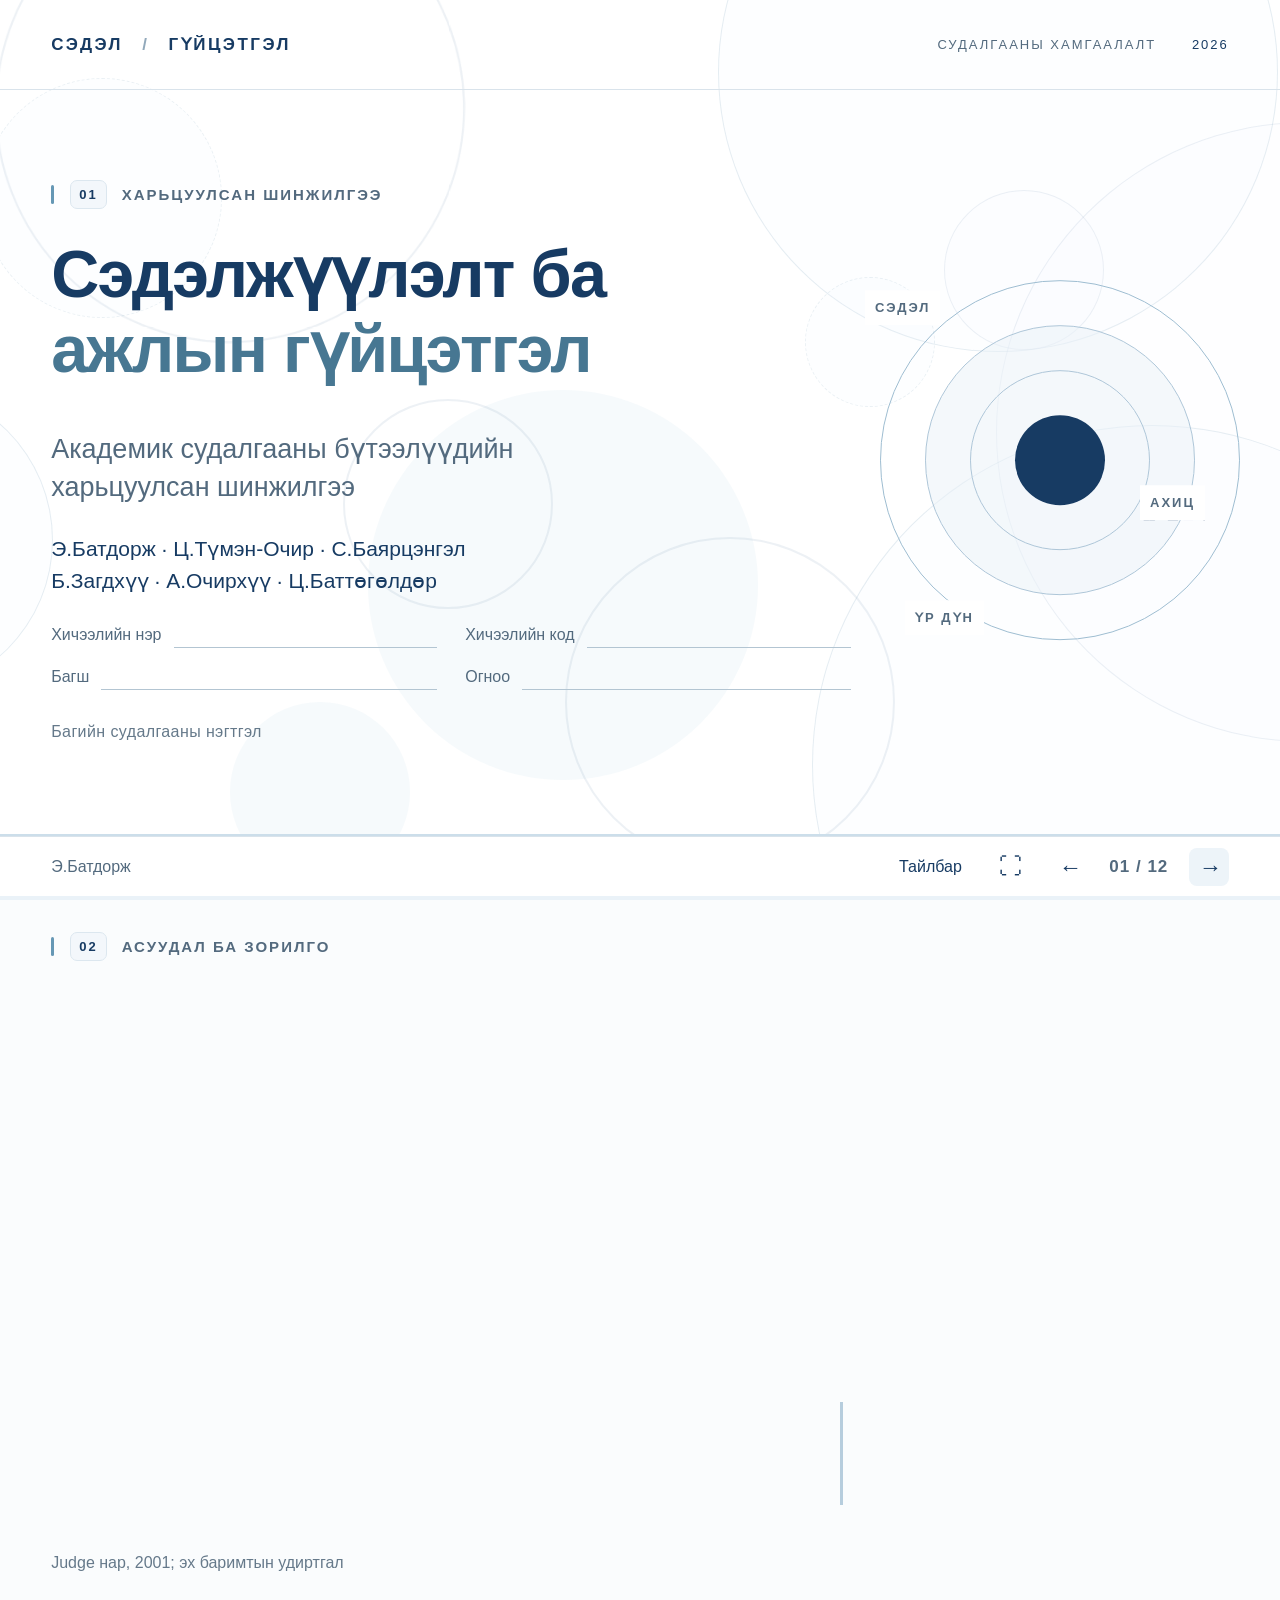
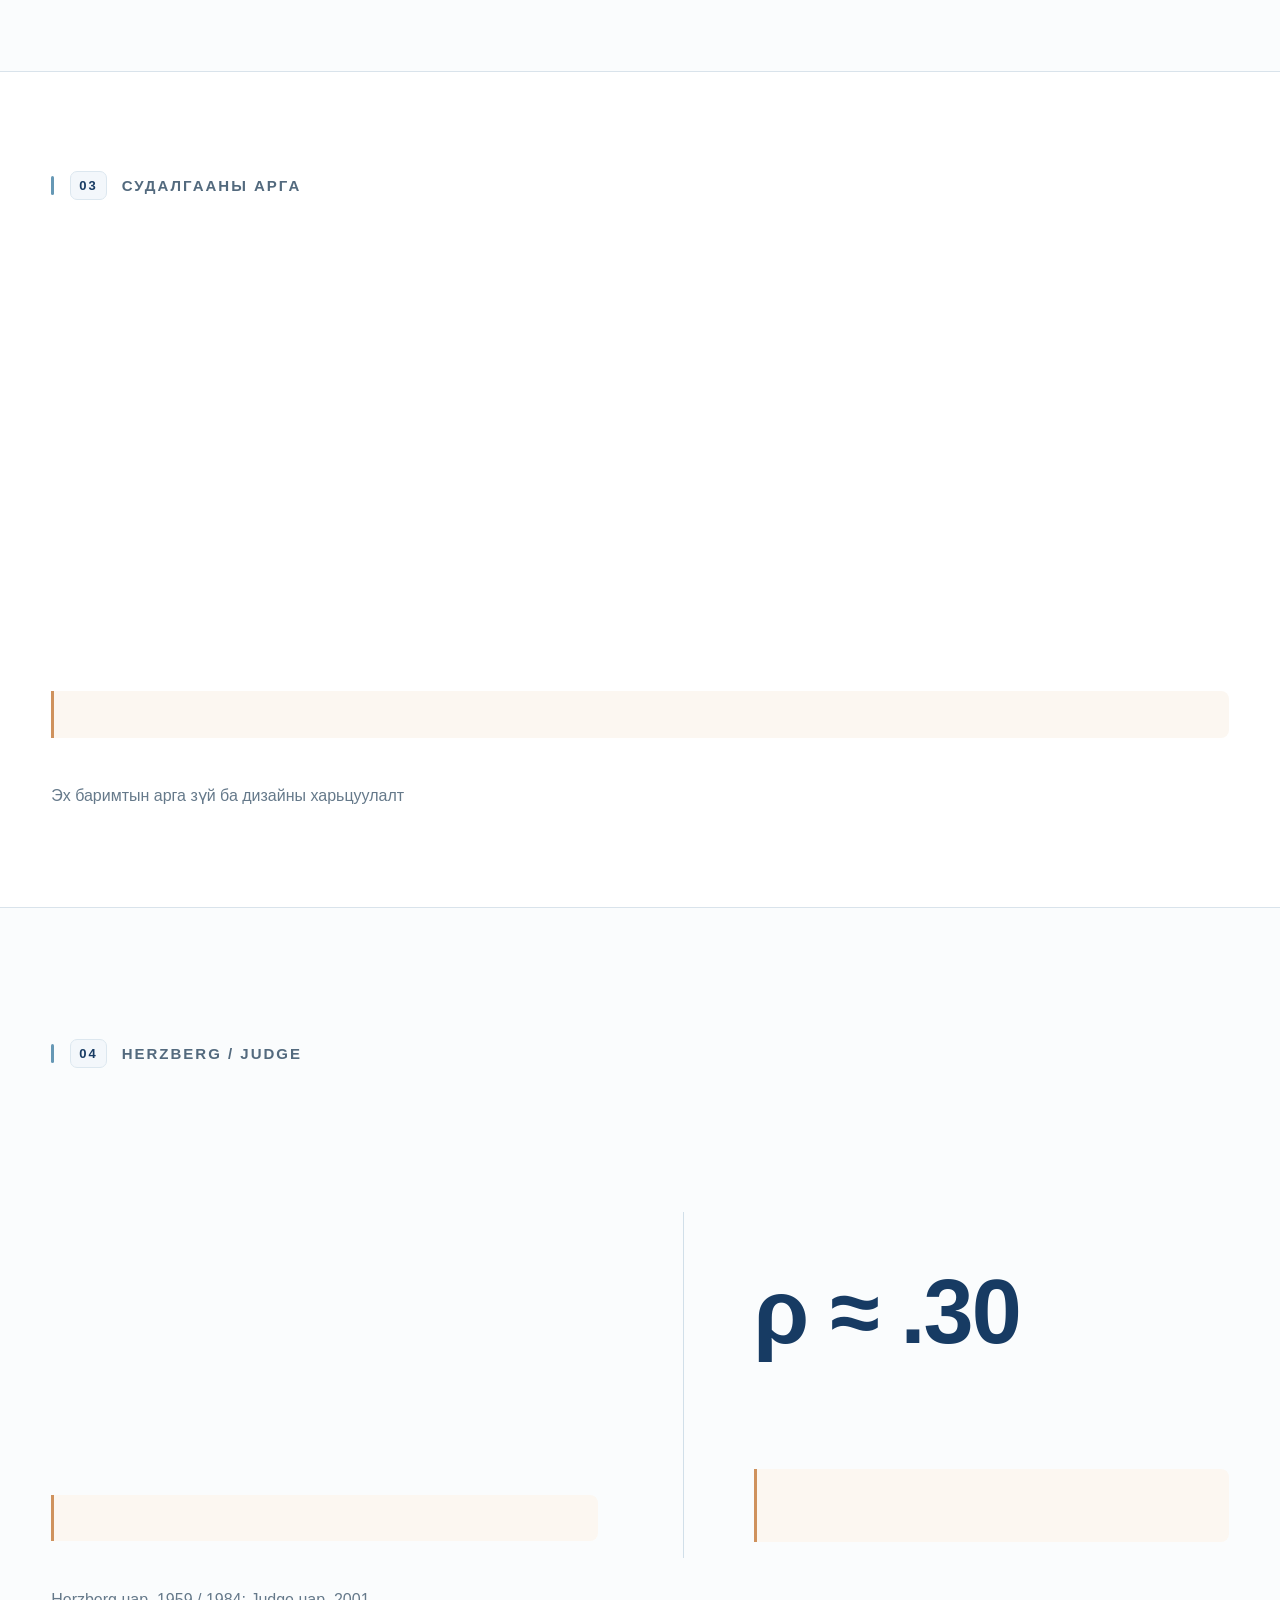
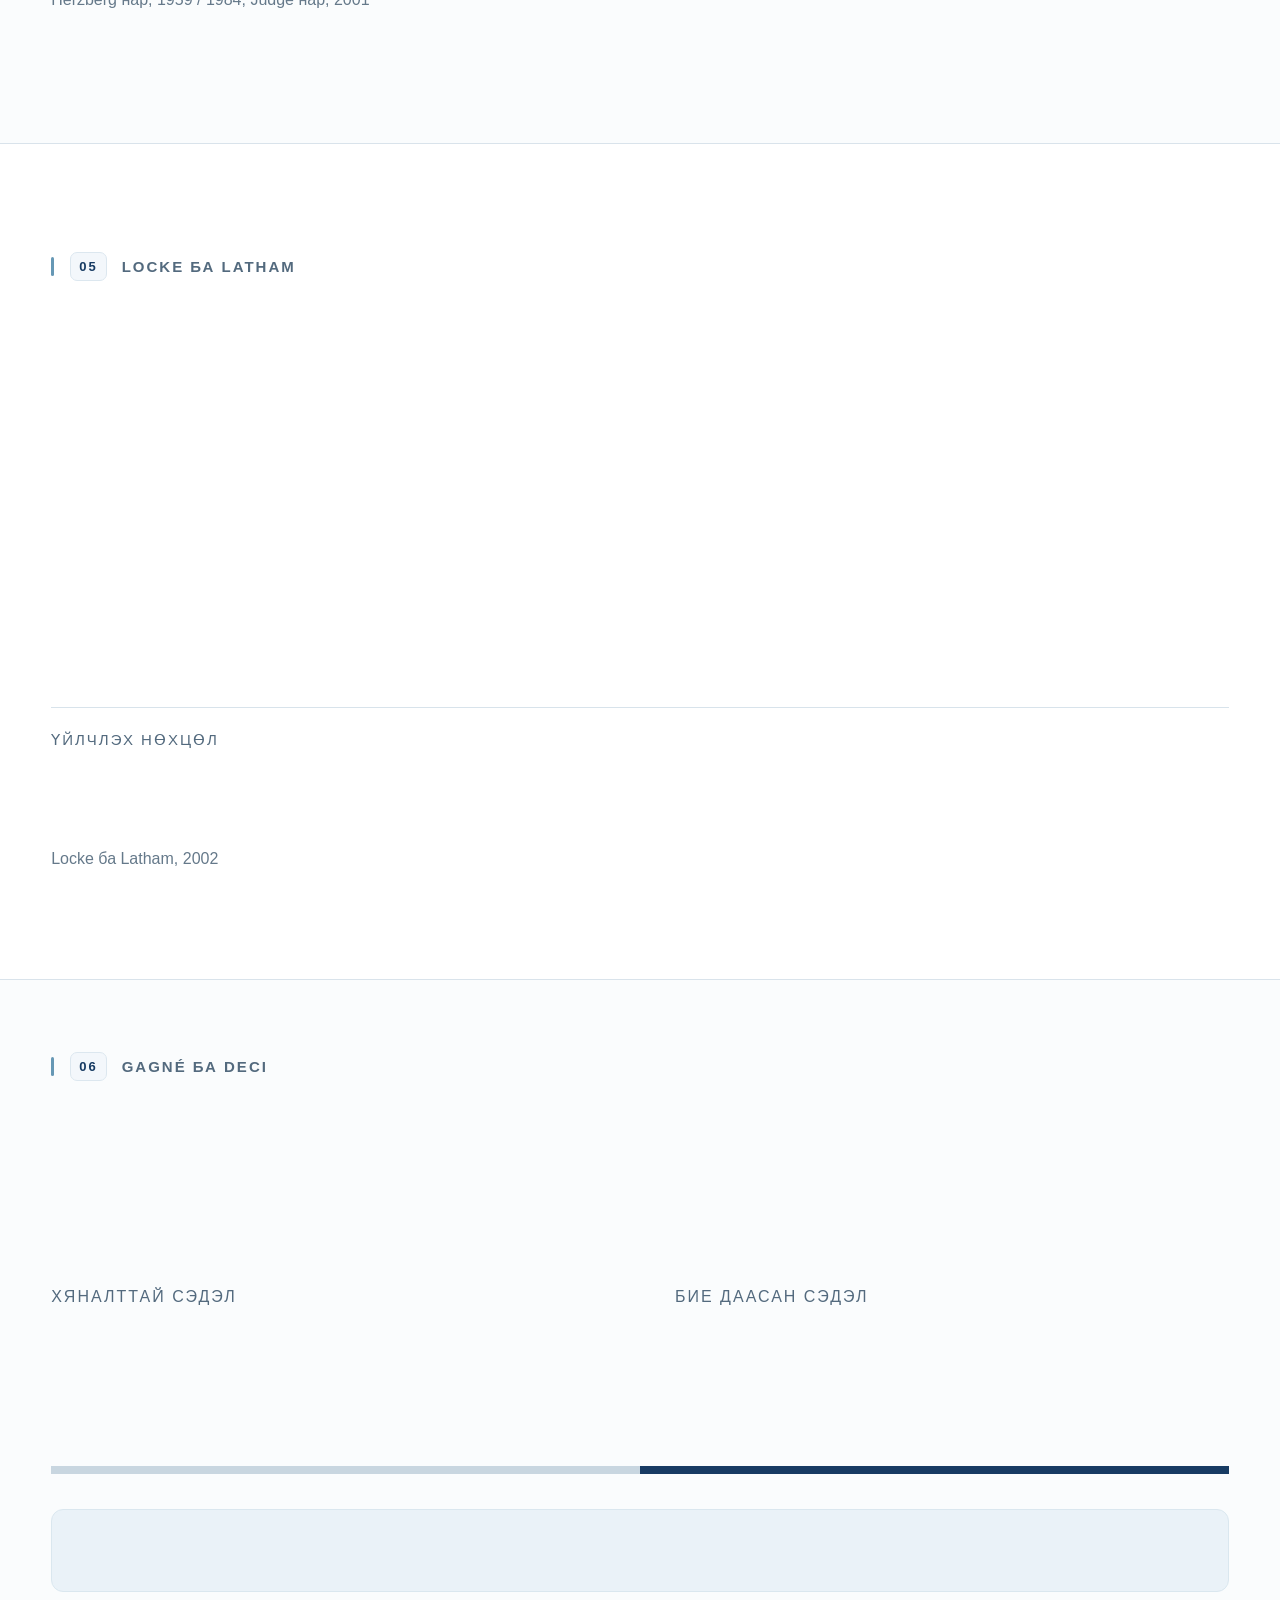
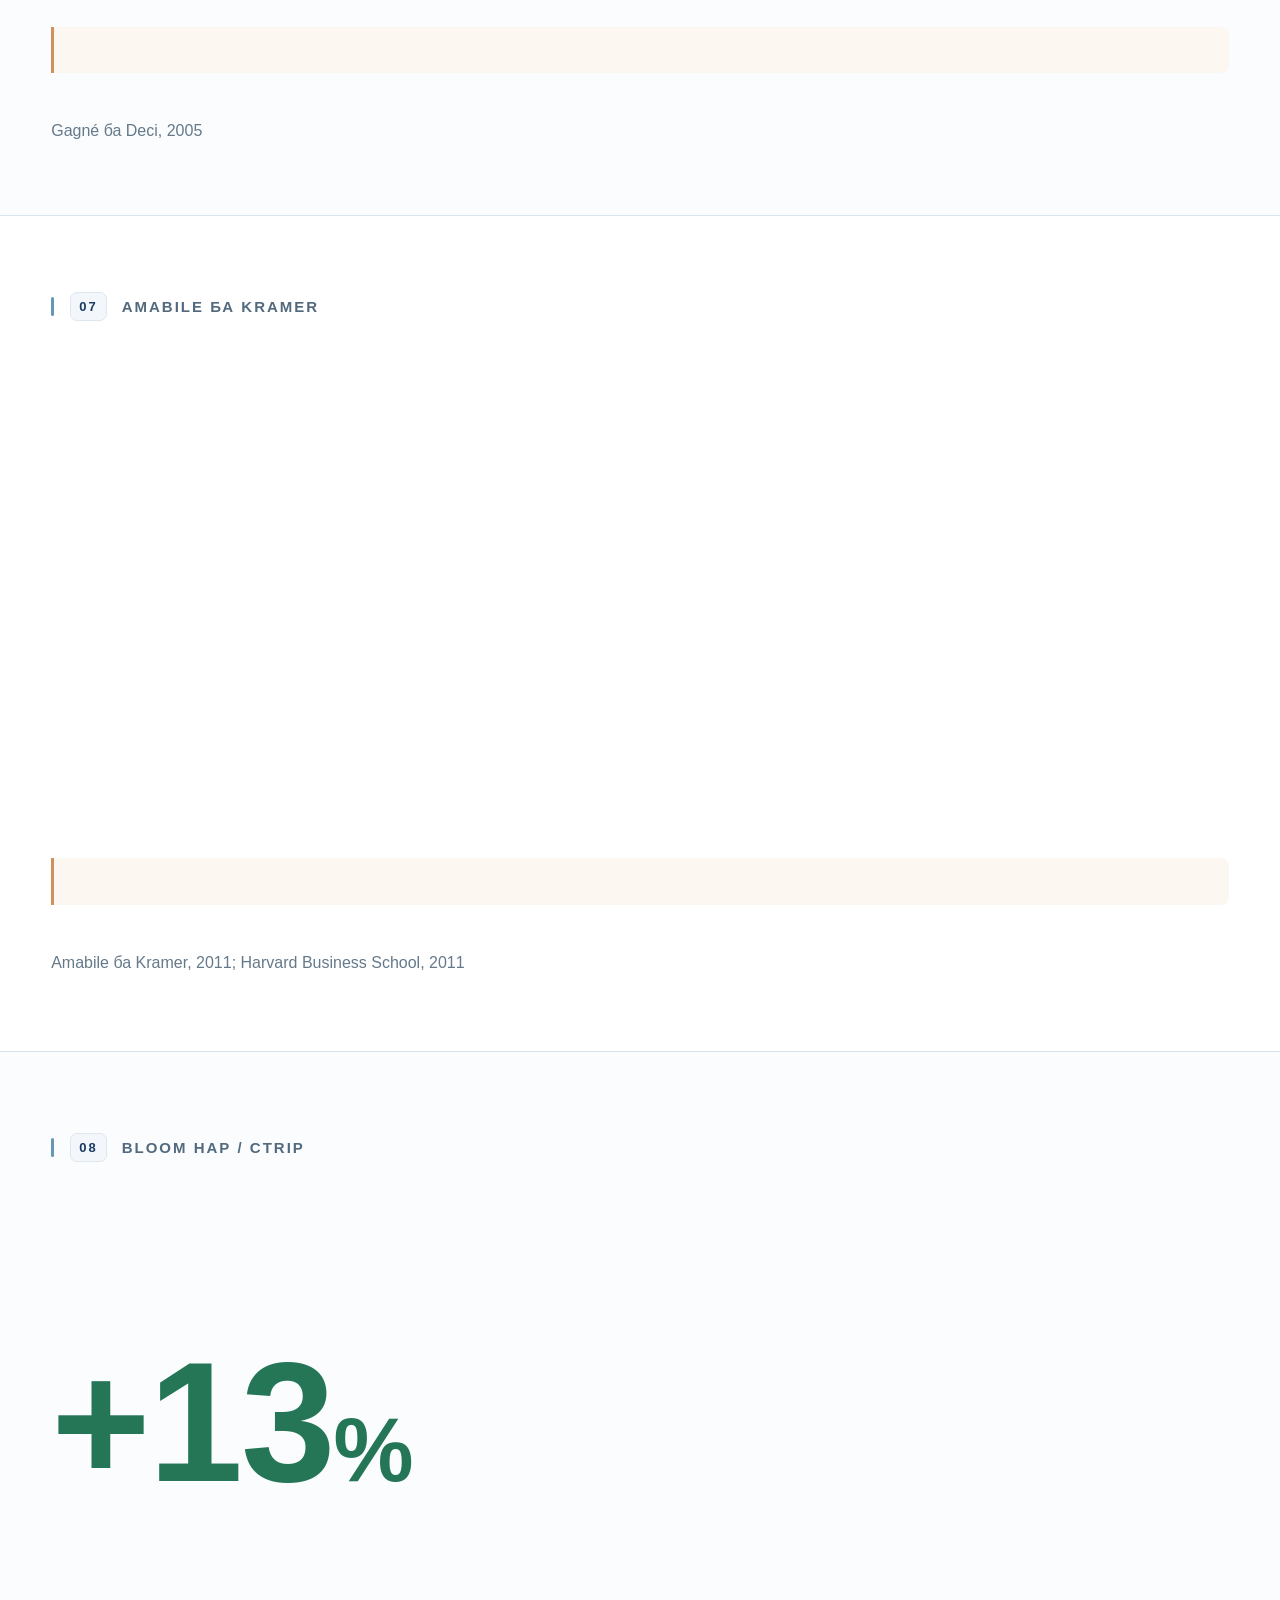
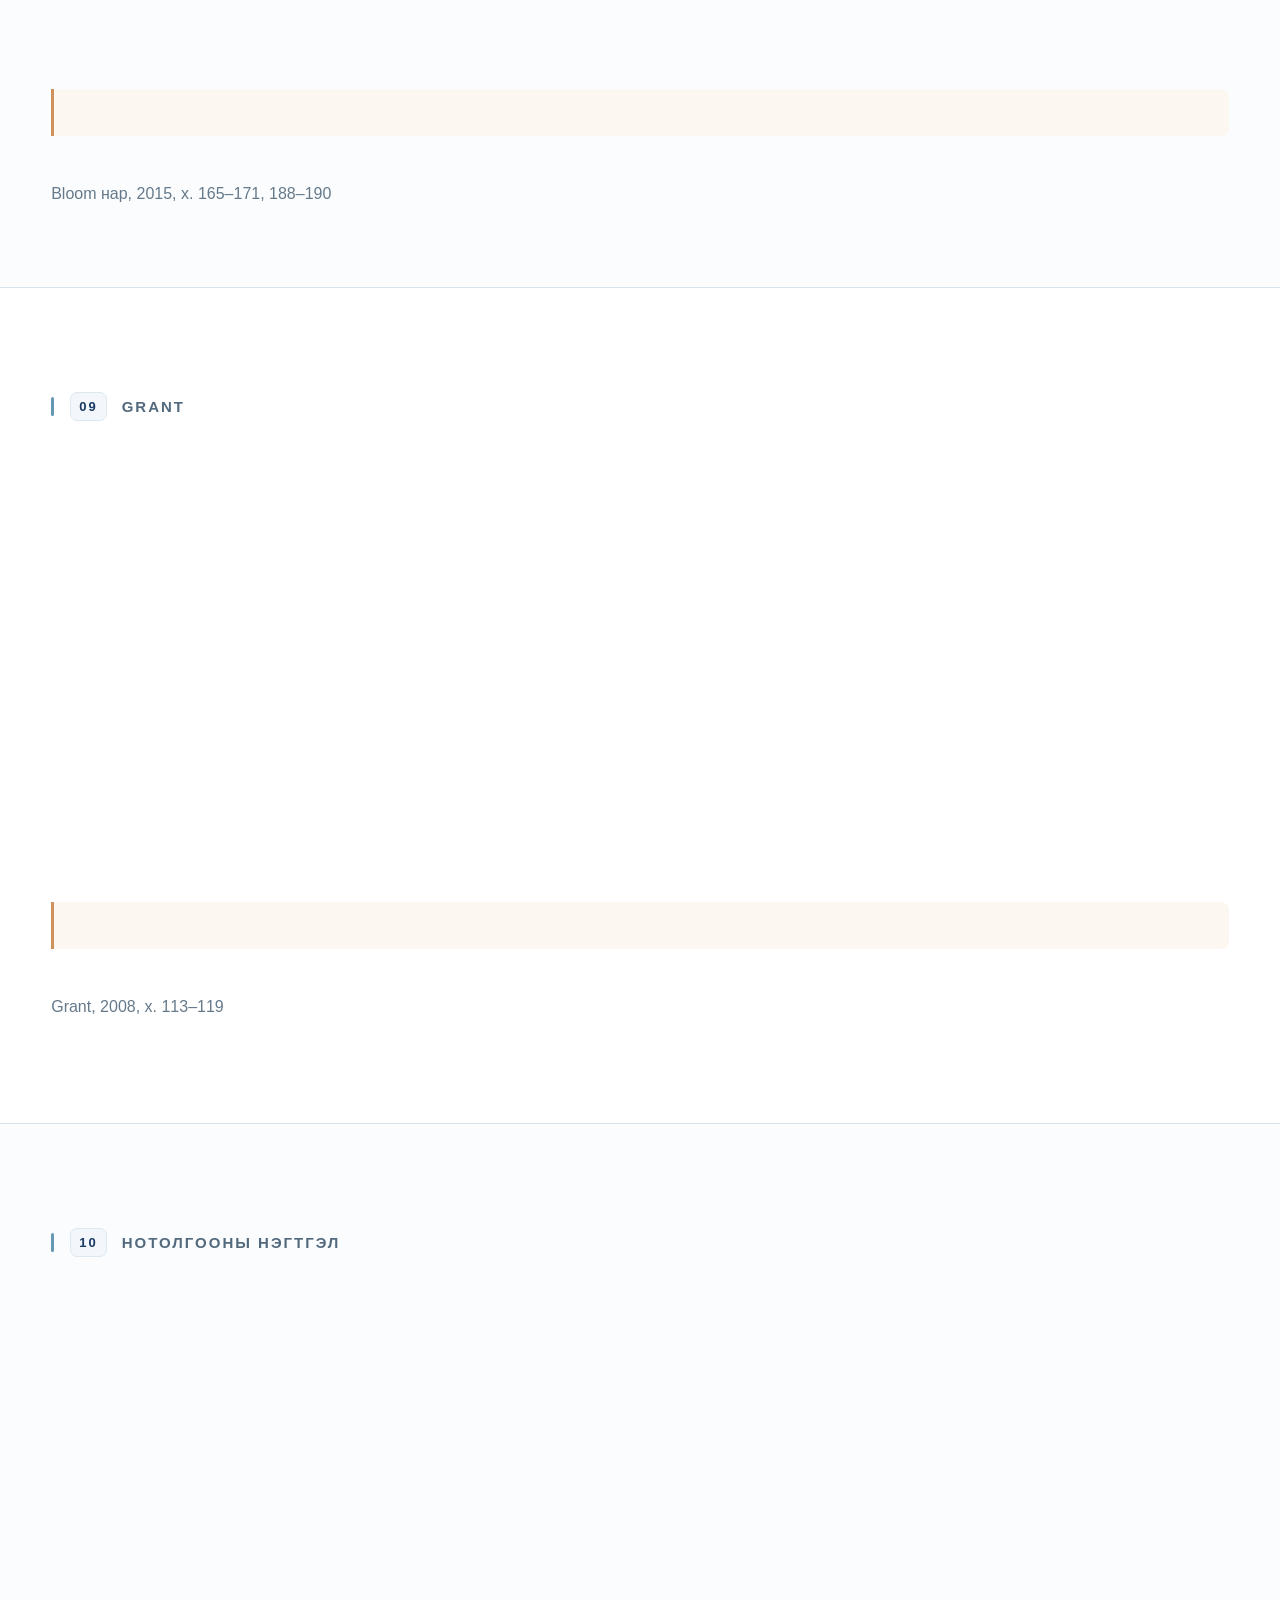
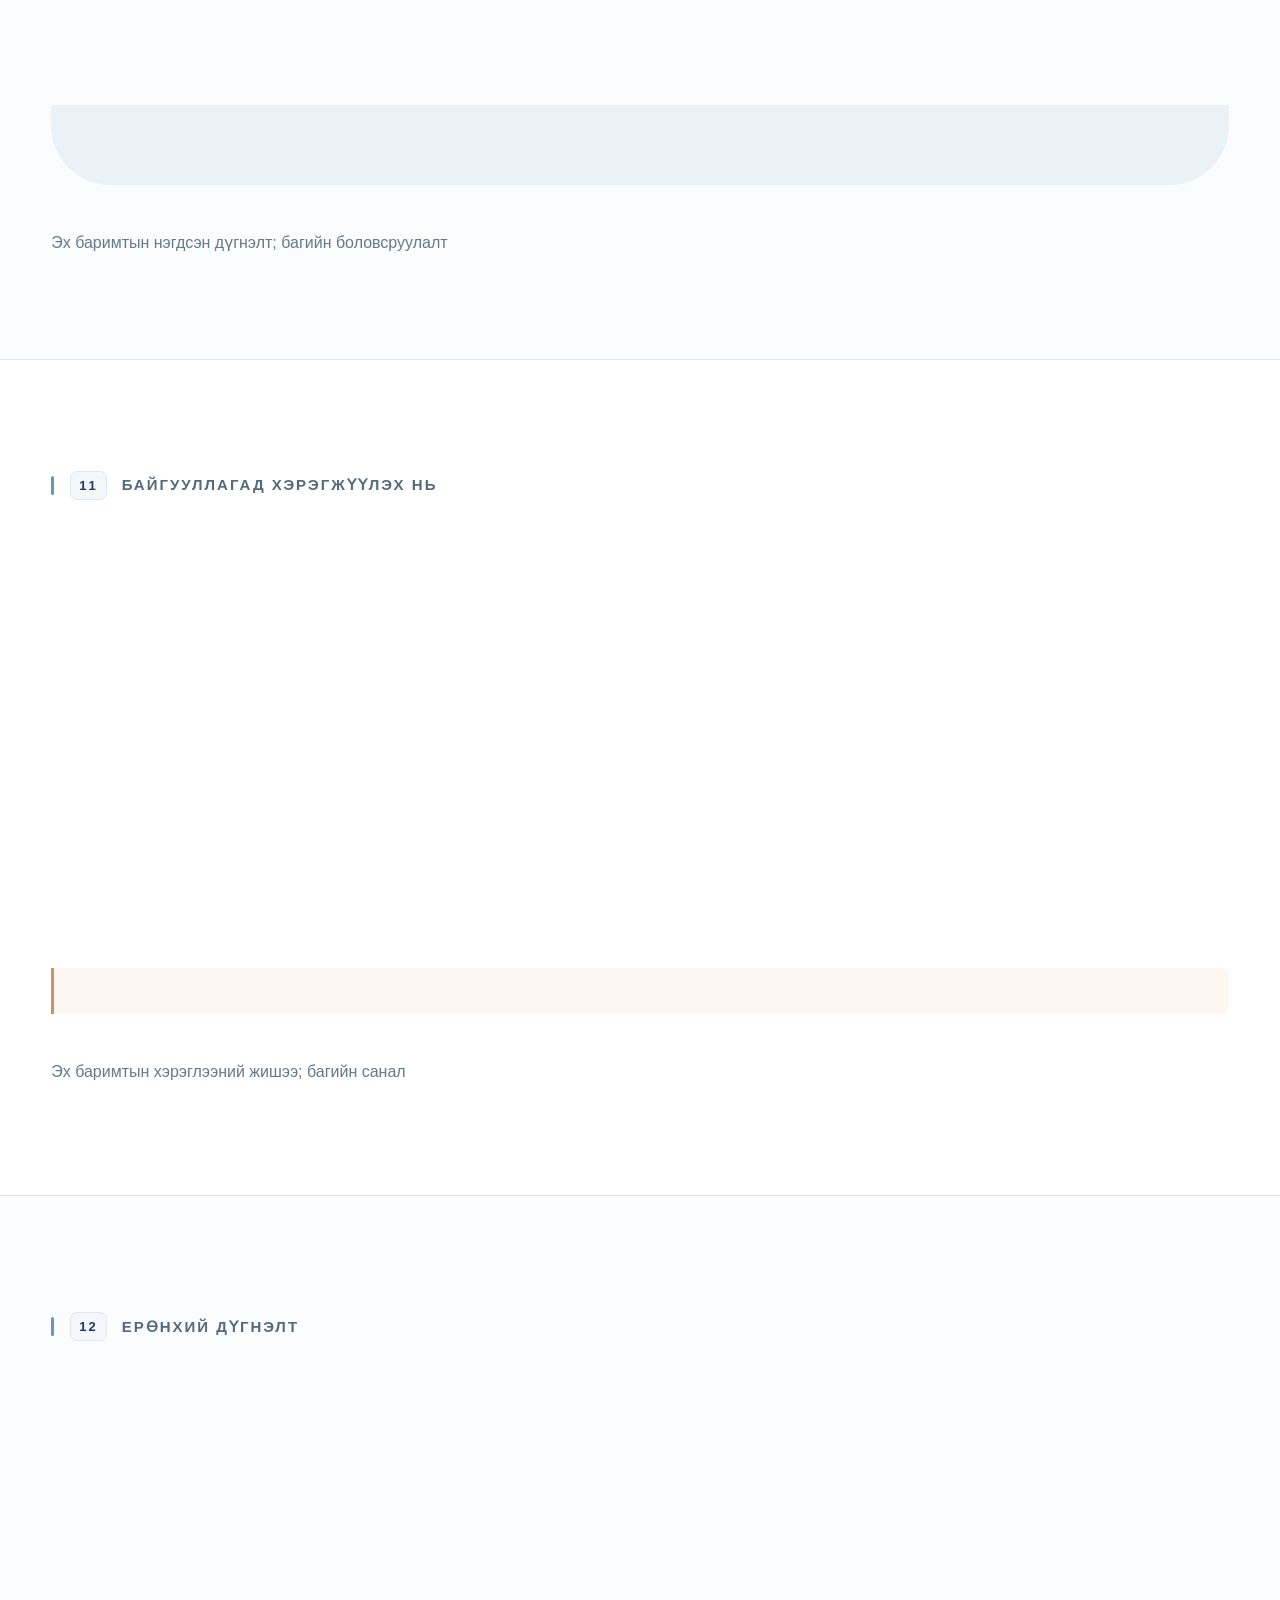
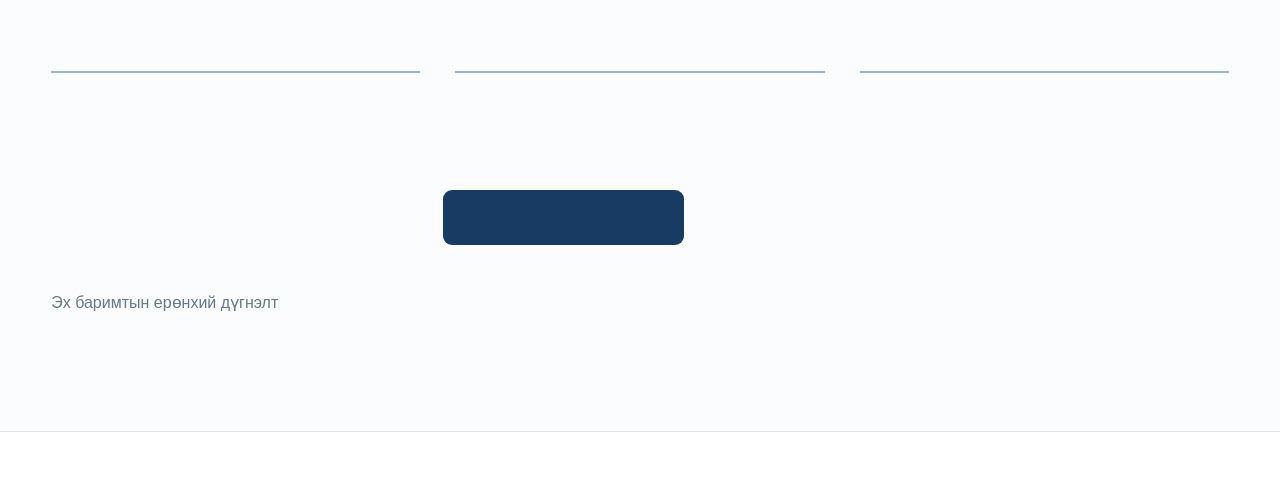
==== index.html @ e8469580 "Initial project" ====
<!doctype html><html lang="mn"><head><meta charset="utf-8"><meta name="viewport" content="width=device-width,initial-scale=1"><title>Сэдэлжүүлэлт ба ажлын гүйцэтгэл</title><meta name="description" content="Академик судалгааны харьцуулсан шинжилгээ — 12 дэлгэцтэй веб танилцуулга"><link rel="stylesheet" href="assets/style.css"></head><body><main id="stage" aria-label="Судалгааны танилцуулга"><header><a href="#1" class="brand" aria-label="Нүүр слайд">СЭДЭЛ <span>/</span> ГҮЙЦЭТГЭЛ</a><span class="header-right">СУДАЛГААНЫ ХАМГААЛАЛТ <i>2026</i></span></header><div id="slides"><section class="slide cover" id="slide-1" aria-label="1. ХАРЬЦУУЛСАН ШИНЖИЛГЭЭ" hidden><div class="eyebrow"><span>01</span> ХАРЬЦУУЛСАН ШИНЖИЛГЭЭ</div><h1>Сэдэлжүүлэлт ба<br><em>ажлын гүйцэтгэл</em></h1><div class="body"><p class="subtitle">Академик судалгааны бүтээлүүдийн<br>харьцуулсан шинжилгээ</p><div class="cover-bottom"><p class="team">Э.Батдорж · Ц.Түмэн-Очир · С.Баярцэнгэл<br>Б.Загдхүү · А.Очирхүү · Ц.Баттөгөлдөр</p><div class="fields"><label>Хичээлийн нэр <input aria-label="Хичээлийн нэр"></label><label>Хичээлийн код <input aria-label="Хичээлийн код"></label><label>Багш <input aria-label="Багш"></label><label>Огноо <input aria-label="Огноо"></label></div></div><div class="cover-art" aria-hidden="true"><i></i><i></i><i></i><i></i><b>СЭДЭЛ</b><b>АХИЦ</b><b>ҮР ДҮН</b></div></div><p class="source">Багийн судалгааны нэгтгэл</p></section><section class="slide " id="slide-2" aria-label="2. АСУУДАЛ БА ЗОРИЛГО" hidden><div class="eyebrow"><span>02</span> АСУУДАЛ БА ЗОРИЛГО</div><h1>Ямар хүчин зүйл,<br><em>ямар нөхцөлд?</em></h1><div class="body"><p class="lead">Сэдэл, сэтгэл ханамж, гүйцэтгэл — ялгаатай ойлголт.</p><div class="flow"><div><span>01</span><strong>Сэдэл</strong></div><div><span>02</span><strong>Хүчин чармайлт</strong></div><div><span>03</span><strong>Зан үйл</strong></div><div><span>04</span><strong>Үр дүн</strong></div></div><div class="split-note"><p>Зорилго: сэдэл, сэтгэл ханамж, ажлын агуулга, нөхцөлийн гүйцэтгэлтэй холбогдох нотолгоог харьцуулах.</p><p><strong>Сэтгэл ханамж</strong><br>Ажилдаа өгч буй ерөнхий үнэлгээ.</p></div></div><p class="source">Judge нар, 2001; эх баримтын удиртгал</p></section><section class="slide " id="slide-3" aria-label="3. СУДАЛГААНЫ АРГА" hidden><div class="eyebrow"><span>03</span> СУДАЛГААНЫ АРГА</div><h1>Нотолгоог <em>ялгаж унших</em></h1><div class="body"><p class="lead">7 үндсэн бүтээл · Herzberg-ийн онолын суурь</p><div class="methods"><div><b>01</b><strong>Чанарын ярилцлага</strong><span>Өнгөрсөн туршлагыг тайлбарлана</span></div><div><b>02</b><strong>Мета-анализ</strong><span>Олон судалгааны холбоог нэгтгэнэ</span></div><div><b>03</b><strong>Онолын тойм</strong><span>Механизм, нөхцөлийг нэгтгэнэ</span></div><div><b>04</b><strong>Өдрийн тэмдэглэл</strong><span>Өдөр тутмын өөрчлөлтийг ажиглана</span></div><div><b>05</b><strong>Санамсаргүй талбарын туршилт</strong><span>Өөрчлөлтийн нөлөөг харьцуулна</span></div></div><p class="caution">Корреляци ≠ стандартчилсан нөлөө ≠ бүтээмжийн хувь</p></div><p class="source">Эх баримтын арга зүй ба дизайны харьцуулалт</p></section><section class="slide " id="slide-4" aria-label="4. HERZBERG / JUDGE" hidden><div class="eyebrow"><span>04</span> HERZBERG / JUDGE</div><h1>Нөхцөл ба <em>сэтгэл ханамж</em></h1><div class="body"><div class="comparison"><div><h3>Herzberg</h3><p class="big-phrase">Сайн нөхцөл бол<br>шаардлагатай суурь.</p><p>Муу нөхцөл → сэтгэл дундуур байдал.<br>Сайжруулалт дангаараа өндөр дотоод сэдэл үүсгэхгүй.</p><p class="caution">Эргэн санах ярилцлага; шалтгаан тогтоогоогүй.</p></div><div><h3>Judge нар</h3><div class="stat">ρ ≈ .30</div><p>254 судалгаа · 312 түүвэр<br>54,417 оролцогч</p><p class="caution">30%-ийн өсөлт биш.<br>Холбоо нь шалтгааны баталгаа биш.</p></div></div></div><p class="source">Herzberg нар, 1959 / 1984; Judge нар, 2001</p></section><section class="slide " id="slide-5" aria-label="5. LOCKE БА LATHAM" hidden><div class="eyebrow"><span>05</span> LOCKE БА LATHAM</div><h1>“Чадлаараа хий”-гээс<br><em>тодорхой зорилго руу</em></h1><div class="body"><p class="lead">Тодорхой, сорилттой зорилго илүү үр дүнтэй.</p><div class="flow"><div><span>01</span><strong>Анхаарал</strong></div><div><span>02</span><strong>Хүчин чармайлт</strong></div><div><span>03</span><strong>Тууштай байдал</strong></div><div><span>04</span><strong>Стратеги</strong></div></div><div class="conditions"><small>ҮЙЛЧЛЭХ НӨХЦӨЛ</small><p>Чадвар · Зорилгын хүлээн зөвшөөрөл · Эргэх холбоо · Төвөгшил</p></div></div><p class="source">Locke ба Latham, 2002</p></section><section class="slide " id="slide-6" aria-label="6. GAGNÉ БА DECI" hidden><div class="eyebrow"><span>06</span> GAGNÉ БА DECI</div><h1>Сэдлийн хүчнээс гадна<br><em>чанар нь чухал</em></h1><div class="body"><div class="spectrum"><div><small>ХЯНАЛТТАЙ СЭДЭЛ</small><h3>“Хийх ёстой”</h3><p>Шахалт · Гадаад хяналт</p></div><div><small>БИЕ ДААСАН СЭДЭЛ</small><h3>“Үнэ цэнийг нь ойлгосон”</h3><p>Дотоод сонирхол · Өөрийн болгосон зорилго</p></div></div><div class="needs"><span>Бие даасан байдал</span><span>Чадвар</span><span>Харилцаа</span></div><p class="caution">Онолын тойм: бүх ажилд хэрэглэх нэг тоон нөлөө тогтоогоогүй.</p></div><p class="source">Gagné ба Deci, 2005</p></section><section class="slide " id="slide-7" aria-label="7. AMABILE БА KRAMER" hidden><div class="eyebrow"><span>07</span> AMABILE БА KRAMER</div><h1>Өдөр тутмын <em>жижиг ахиц</em></h1><div class="body"><div class="inline-stats"><p><b>7</b> компани</p><p><b>238</b> ажилтан</p><p><b>≈12,000</b> тэмдэглэл</p></div><div class="progress-steps"><div>Тодорхой зорилго</div><div>Нөөц, дэмжлэг</div><div>Бодит ахиц</div><div>Эерэг дотоод туршлага</div></div><p class="lead">Утга учиртай ажлын ахицтай өдөр<br>эерэг мэдрэмж, ажлын үнэлгээ, дотоод сэдэл сайжрах хандлагатай.</p><p class="caution">Өөрийн тайлан · Ажиглалтын дизайн</p></div><p class="source">Amabile ба Kramer, 2011; Harvard Business School, 2011</p></section><section class="slide " id="slide-8" aria-label="8. BLOOM НАР / CTRIP" hidden><div class="eyebrow"><span>08</span> BLOOM НАР / CTRIP</div><h1>Уян хатан орчны<br><em>үр дүн ба эрсдэл</em></h1><div class="body"><div class="bloom"><div><div class="hero-stat">+13<span>%</span></div><p>Гэрээс ажилласан бүлгийн<br>гүйцэтгэлийн өсөлт</p></div><div class="results"><p><strong>9 сар</strong><span>Санамсаргүй талбарын туршилт</span></p><p><strong>≈½</strong><span>Ажлаас гаралт ойролцоогоор тал болсон</span></p><p><strong>22%</strong><span>Дахин сонголтын дараах гүйцэтгэлийн давуу тал</span></p></div></div><p class="caution">Албан тушаал ахих түвшин буурсан. Нэг компанийн сайн дурын дуудлагын төвийн ажилтнууд.</p></div><p class="source">Bloom нар, 2015, х. 165–171, 188–190</p></section><section class="slide " id="slide-9" aria-label="9. GRANT" hidden><div class="eyebrow"><span>09</span> GRANT</div><h1>Ажил хэнд <em>ашиг хүргэдэг вэ?</em></h1><div class="body"><p class="lead">Дуудлагын ажилтан, аврагчдыг хамарсан 3 талбарын туршилт</p><div class="grant-stats"><div><small>ДОЛОО ХОНОГИЙН АМЛАЛТ</small><b>9.08 → <em>23.00</em></b></div><div><small>ХАНДИВЫН ДУНДАЖ / АМ.ДОЛЛАР</small><b>1,288.33 → <em>3,130.83</em></b></div></div><p class="effect">Гуравдугаар туршилт: <strong>d = .72</strong></p><div class="flow"><div><span>01</span><strong>Үр шим хүртэгчийн түүх</strong></div><div><span>02</span><strong>Ажлын ач холбогдол</strong></div><div><span>03</span><strong>Хүчин чармайлт</strong></div><div><span>04</span><strong>Гүйцэтгэл</strong></div></div><p class="caution">Нөлөө хүн бүрт адил биш; урт хугацааны тогтвортой байдал тодорхойгүй.</p></div><p class="source">Grant, 2008, х. 113–119</p></section><section class="slide " id="slide-10" aria-label="10. НОТОЛГООНЫ НЭГТГЭЛ" hidden><div class="eyebrow"><span>10</span> НОТОЛГООНЫ НЭГТГЭЛ</div><h1>Таван хэсэг.<br><em>Нэг систем.</em></h1><div class="body"><div class="system"><div><b>01</b><strong>Суурь нөхцөл</strong><span>Бодлого · хэрэгсэл · шударга орчин</span></div><div><b>02</b><strong>Зорилго</strong><span>Тодорхой · сорилттой · чадварт нийцсэн</span></div><div><b>03</b><strong>Сэдлийн чанар</strong><span>Сонголт · утга учир · хүлээн зөвшөөрөл</span></div><div><b>04</b><strong>Ахиц ба эргэх холбоо</strong><span>Өдөр тутмын жижиг ялалт</span></div><div><b>05</b><strong>Үр дүнгийн утга</strong><span>Бусдад хүрэх бодит ашиг</span></div></div><p class="system-caption">Харилцан дэмжих холбоосууд → тогтвортой гүйцэтгэл</p></div><p class="source">Эх баримтын нэгдсэн дүгнэлт; багийн боловсруулалт</p></section><section class="slide " id="slide-11" aria-label="11. БАЙГУУЛЛАГАД ХЭРЭГЖҮҮЛЭХ НЬ" hidden><div class="eyebrow"><span>11</span> БАЙГУУЛЛАГАД ХЭРЭГЖҮҮЛЭХ НЬ</div><h1>Үйлчилгээний багт<br><em>хэрхэн хэрэглэх вэ?</em></h1><div class="body"><div class="practice"><div><b>01</b><strong>Саадыг хэмж</strong><span>Хариу өгөх хугацаа</span></div><div><b>02</b><strong>Зорилго тохир</strong><span>Чадварт нийцүүл</span></div><div><b>03</b><strong>Боломж өг</strong><span>Сургалт · хэрэгсэл · сонголт</span></div><div><b>04</b><strong>Ахиц хэлэлц</strong><span>Долоо хоног бүр · хэрэглэгчийн эргэх холбоо</span></div><div><b>05</b><strong>Хамт хяна</strong><span>Бүтээмж · чанар · ачаалал · сэтгэл ханамж · суралцах · тогтвор суурьшил</span></div></div><p class="caution">Судалгаанд тулгуурласан хэрэглээний санал; бүхэлд нь туршсан бэлэн загвар биш.</p></div><p class="source">Эх баримтын хэрэглээний жишээ; багийн санал</p></section><section class="slide " id="slide-12" aria-label="12. ЕРӨНХИЙ ДҮГНЭЛТ" hidden><div class="eyebrow"><span>12</span> ЕРӨНХИЙ ДҮГНЭЛТ</div><h1>Өндөр гүйцэтгэл ≠<br><em>зөвхөн урамшуулал</em></h1><div class="body"><p class="closing">Суурь нөхцөл, тодорхой зорилго, бие даасан сэдэл,<br>бодит ахиц, ажлын утга учрыг уялдуулна.</p><div class="takeaways"><p>Корреляци ≠ шалтгаан</p><p>Нэг арга хүн бүрт ижил үйлчлэхгүй</p><p>Үр дүнг олон хэмжүүрээр үнэлнэ</p></div><p class="thanks">Анхаарал тавьсанд баярлалаа. <strong>Асуулт байна уу?</strong></p></div><p class="source">Эх баримтын ерөнхий дүгнэлт</p></section></div><footer><span id="speaker"></span><div class="controls"><button id="notes-button" aria-label="Илтгэгчийн тайлбар" title="Илтгэгчийн тайлбар (N)">Тайлбар</button><button id="fullscreen" aria-label="Бүтэн дэлгэц" title="Бүтэн дэлгэц (F)">⛶</button><button id="prev" aria-label="Өмнөх слайд">←</button><span id="counter" aria-live="polite"></span><button id="next" aria-label="Дараах слайд">→</button></div></footer><div class="progress" aria-hidden="true"><div id="progress-fill"></div></div><dialog id="notes"><button id="close-notes" aria-label="Тайлбар хаах">×</button><p class="eyebrow">ИЛТГЭГЧИЙН ТАЙЛБАР</p><h2 id="notes-title"></h2><p id="notes-text"></p><p id="notes-time"></p></dialog></main><script src="assets/app.js"></script></body></html>
---- assets/style.css ----
:root{--navy:#173b63;--light:#eaf2f8;--ink:#243444;--muted:#536a7e;--green:#247657;--orange:#9a5018}*{box-sizing:border-box}body{margin:0;background:#dce5ec;color:var(--ink);font-family:Arial,'Helvetica Neue',sans-serif;overflow:hidden}button,input{font:inherit}#stage{position:absolute;left:50%;top:50%;width:1600px;height:900px;background:#fff;transform-origin:center;overflow:hidden}header{height:90px;margin:0 78px;border-bottom:1px solid #d9e3eb;display:flex;align-items:center;justify-content:space-between}.brand{font-size:17px;font-weight:700;letter-spacing:2px;text-decoration:none;color:var(--navy)}.brand span{color:#92a9bb;padding:0 12px}.header-right{font-size:13px;letter-spacing:2px;color:var(--muted)}.header-right i{font-style:normal;margin-left:30px;color:var(--navy)}.slide{position:absolute;inset:122px 78px 93px;animation:enter .3s ease both}.slide[hidden]{display:none}.eyebrow{font-size:15px;letter-spacing:2px;color:var(--muted);font-weight:700;display:flex;align-items:center;gap:15px}.eyebrow>span{color:var(--navy);border:1px solid #cddce7;padding:6px 8px;font-size:13px}h1{font-size:58px;letter-spacing:-1.7px;line-height:1.13;color:var(--navy);margin:23px 0 28px;font-weight:700}em{font-style:normal;color:#547c9b}h3{font-size:25px;color:var(--navy);margin:0 0 20px}.body p{font-size:24px;line-height:1.5;margin:16px 0}.lead{color:var(--muted);font-size:27px!important}.source{position:absolute;bottom:0;margin:0;font-size:16px;color:var(--muted)}footer{position:absolute;bottom:19px;left:78px;right:78px;height:51px;display:flex;justify-content:space-between;align-items:center;border-top:1px solid #d9e3eb;padding-top:13px;color:var(--muted);font-size:16px}.controls{display:flex;gap:17px;align-items:center}button{border:0;background:transparent;color:var(--navy);padding:7px 10px;cursor:pointer;font-size:23px;border-radius:4px}#notes-button{font-size:16px}button:hover{background:var(--light)}button:disabled{opacity:.25;cursor:default}:focus-visible{outline:3px solid #b96c22;outline-offset:5px}#counter{font-size:17px;font-variant-numeric:tabular-nums;min-width:66px;text-align:center}.progress{height:4px;position:absolute;bottom:0;width:100%;background:var(--light)}#progress-fill{height:100%;background:var(--navy);transition:width .3s}.flow{display:flex;align-items:stretch;margin:45px 0;gap:32px}.flow>div{position:relative;flex:1;background:var(--light);padding:24px 22px;min-height:112px;display:flex;flex-direction:column;justify-content:center;gap:12px}.flow>div:not(:last-child):after{content:'→';position:absolute;right:-27px;font-size:24px;color:#7a96ac}.flow span{font-size:14px;color:#6385a0}.flow strong{font-size:25px;color:var(--navy)}.split-note{display:grid;grid-template-columns:1.8fr 1fr;gap:90px}.split-note p{font-size:23px!important}.split-note p:last-child{border-left:3px solid #b6cddd;padding-left:25px}.methods{margin-top:25px}.methods>div{display:grid;grid-template-columns:60px 510px 1fr;align-items:center;border-bottom:1px solid #dde6ee;padding:15px 0;font-size:22px}.methods b{font-size:15px;color:#7293ac}.methods span{color:var(--muted);font-size:21px}.caution{font-size:19px!important;color:var(--orange);line-height:1.4!important;padding-left:15px;border-left:3px solid #cf925d}.comparison{display:grid;grid-template-columns:1fr 1fr;gap:85px;margin-top:35px}.comparison>div+div{border-left:1px solid #d1dfe9;padding-left:70px}.big-phrase{font-size:36px!important;color:var(--navy);line-height:1.3!important}.stat{font-size:90px;color:var(--navy);font-weight:700;line-height:1.15}.conditions{border-top:1px solid #d8e3eb;padding-top:23px}.conditions small{font-size:15px;letter-spacing:2px;color:var(--muted)}.conditions p{font-size:24px}.spectrum{display:grid;grid-template-columns:1fr 1fr;margin-top:40px;position:relative;padding-bottom:30px;border-bottom:8px solid var(--navy);gap:70px}.spectrum:after{content:'';position:absolute;left:0;bottom:-8px;width:50%;height:8px;background:#c8d6e0}.spectrum small{font-size:16px;letter-spacing:2px;color:var(--muted)}.spectrum h3{font-size:36px;margin:18px 0}.needs{display:flex;gap:50px;justify-content:space-between;margin:35px 0;padding:25px 35px;background:var(--light);font-size:27px;color:var(--navy)}.inline-stats{display:flex;gap:75px}.inline-stats p{font-size:20px}.inline-stats b{font-size:50px;color:var(--navy);margin-right:10px}.progress-steps{display:flex;gap:15px;align-items:flex-end;height:145px;margin:25px 0 30px}.progress-steps>div{flex:1;background:var(--light);border-top:4px solid #6e94b1;padding:20px;font-size:22px;color:var(--navy)}.progress-steps>div:nth-child(2){margin-bottom:18px}.progress-steps>div:nth-child(3){margin-bottom:36px}.progress-steps>div:nth-child(4){margin-bottom:54px;background:var(--navy);color:white}.bloom{display:grid;grid-template-columns:1fr 1fr;gap:90px}.hero-stat{font-size:170px;line-height:1.1;font-weight:700;color:var(--green);letter-spacing:-9px}.hero-stat span{font-size:90px;letter-spacing:-3px}.bloom p{font-size:25px}.results{padding-top:10px}.results p{display:flex;align-items:center;gap:30px;padding-bottom:20px;border-bottom:1px solid #dce5ec}.results strong{font-size:46px;color:var(--navy);min-width:120px}.results span{font-size:23px;line-height:1.35}.grant-stats{display:grid;grid-template-columns:1fr 1.4fr;gap:50px;margin-top:30px}.grant-stats small{font-size:15px;color:var(--muted);letter-spacing:1px}.grant-stats b{display:block;font-size:43px;color:var(--navy);margin-top:18px}.grant-stats em{color:var(--green)}.effect{font-size:20px!important}.effect strong{color:var(--navy)}#slide-9 .flow{margin:27px 0 20px}#slide-9 .flow strong{font-size:20px}#slide-9 .flow>div{min-height:100px;padding:15px}.system{display:flex;gap:28px;margin-top:36px;position:relative}.system>div{flex:1;position:relative;border-top:3px solid var(--navy);padding-top:20px;min-height:230px}.system>div:not(:last-child):after{content:'↔';position:absolute;right:-24px;top:105px;font-size:24px;color:#7d9bb2}.system b{font-size:40px;color:#b5c9d8}.system strong{display:block;font-size:25px;color:var(--navy);margin:22px 0 15px;line-height:1.3}.system span{font-size:20px;color:var(--muted);line-height:1.6}.system-caption{background:var(--light);padding:22px 28px;text-align:center;color:var(--navy);border-radius:0 0 60px 60px}.practice{display:grid;grid-template-columns:repeat(5,1fr);gap:24px;margin:45px 0 30px}.practice>div{border-top:2px solid #8caac0;position:relative;padding-top:25px}.practice b{display:block;border-radius:50%;background:var(--navy);color:white;width:45px;height:45px;line-height:45px;text-align:center;font-size:17px;position:absolute;top:-23px}.practice strong{display:block;font-size:25px;color:var(--navy);margin:20px 0}.practice span{font-size:21px;line-height:1.55;color:var(--muted)}.closing{font-size:30px!important;line-height:1.6!important}.takeaways{display:flex;gap:35px;margin-top:35px}.takeaways p{flex:1;border-top:2px solid #bdd0de;padding-top:20px;color:var(--muted);font-size:22px!important}.thanks{margin-top:48px!important;font-size:25px!important;color:var(--navy)}.thanks strong{margin-left:20px}.cover h1{font-size:76px;margin-top:47px}.cover .subtitle{font-size:27px;color:var(--muted);line-height:1.4}.cover-bottom{margin-top:38px;width:860px}.team{font-size:21px!important;color:var(--navy)}.fields{display:grid;grid-template-columns:1fr 1fr;gap:15px 28px;margin-top:25px;max-width:800px}.fields label{display:flex;align-items:center;gap:12px;font-size:16px;color:var(--muted);white-space:nowrap}.fields input{border:0;border-bottom:1px solid #b3c5d2;width:100%;min-width:0;color:var(--navy);background:transparent;padding:3px;font-size:17px}.cover-art{position:absolute;right:-78px;top:55px;width:460px;height:460px;overflow:hidden;z-index:-1}.cover-art i{position:absolute;border:1px solid #aec6d8;border-radius:50%;width:360px;height:360px;top:50px;left:50px}.cover-art i:nth-child(2){width:270px;height:270px;left:95px;top:95px;background:#eaf2f880}.cover-art i:nth-child(3){width:180px;height:180px;left:140px;top:140px}.cover-art i:nth-child(4){width:90px;height:90px;left:185px;top:185px;background:var(--navy);border:0}.cover-art b{position:absolute;font-size:13px;letter-spacing:2px;color:var(--muted);background:white;padding:10px;top:60px;left:35px}.cover-art b:nth-last-child(2){top:255px;left:310px}.cover-art b:last-child{top:370px;left:75px}dialog{border:0;border-top:5px solid var(--navy);padding:45px;width:1000px;color:var(--ink);max-height:700px;line-height:1.7}dialog::backdrop{background:#132c46b3}dialog h2{font-size:29px;color:var(--navy)}dialog>p{font-size:25px}#notes-time{font-size:18px;color:var(--muted)}#close-notes{position:absolute;right:15px;top:10px}@keyframes enter{from{opacity:0;translate:0 9px}to{opacity:1;translate:0 0}}@media(prefers-reduced-motion:reduce){*,*:before,*:after{animation:none!important;transition:none!important}}@media print{body{overflow:visible;background:white}#stage{position:static;transform:none!important;height:auto;width:1600px}header,footer,.progress,dialog{display:none!important}.slide,.slide[hidden]{display:block!important;position:relative;inset:auto;height:900px;padding:65px 78px;break-after:page;animation:none}.source{bottom:35px}.cover-art{right:0;top:80px}}

/* Text arrives from the left in short, staggered groups. */
@media screen and (prefers-reduced-motion:no-preference){
  .slide{animation:slide-arrive 550ms cubic-bezier(.16,1,.3,1) both}
  .reveal-word{display:inline-block;animation:word-arrive 650ms cubic-bezier(.16,1,.3,1) both;animation-delay:var(--word-delay,0ms)}
  .reveal-item{animation:item-arrive 700ms cubic-bezier(.16,1,.3,1) both;animation-delay:var(--item-delay,150ms)}
}
@keyframes slide-arrive{from{opacity:0}to{opacity:1}}
@keyframes word-arrive{from{opacity:0;translate:-38px 8px;filter:blur(3px)}to{opacity:1;translate:0 0;filter:blur(0)}}
@keyframes item-arrive{from{opacity:0;translate:-55px 12px}to{opacity:1;translate:0 0}}
@media print{.reveal-word{display:inline}.reveal-word,.reveal-item{animation:none!important;opacity:1;translate:none;filter:none}}

/* Slide-change parallax: independent background, title and diagram depths. */
.slide{isolation:isolate}
.slide::before{content:'';position:absolute;z-index:-1;pointer-events:none;width:520px;height:520px;border:1px solid #d9e6ef;border-radius:50%;right:-270px;top:-100px;box-shadow:0 0 0 65px #eaf2f830,0 0 0 130px #eaf2f820}
.cover::before{display:none}
@media screen and (prefers-reduced-motion:no-preference){
  .slide{animation:depth-slide 700ms cubic-bezier(.16,1,.3,1) both}
  .slide::before{animation:depth-background 1200ms cubic-bezier(.16,1,.3,1) both}
  .slide h1{animation:depth-title 850ms cubic-bezier(.16,1,.3,1) both}
  .slide :is(.flow,.spectrum,.progress-steps,.bloom,.grant-stats,.system,.practice,.methods,.comparison,.needs,.inline-stats){animation:depth-diagram 1000ms cubic-bezier(.16,1,.3,1) both;animation-delay:80ms}
  .cover-art{animation:depth-art 1200ms cubic-bezier(.16,1,.3,1) both}
}
@keyframes depth-slide{from{opacity:0;transform:translateX(calc(var(--travel-direction,1) * 22px))}to{opacity:1;transform:translateX(0)}}
@keyframes depth-background{from{opacity:0;transform:translateX(calc(var(--travel-direction,1) * 150px)) scale(.88)}to{opacity:1;transform:translateX(0) scale(1)}}
@keyframes depth-title{from{transform:translateX(calc(var(--travel-direction,1) * 50px))}to{transform:translateX(0)}}
@keyframes depth-diagram{from{opacity:0;transform:translateX(calc(var(--travel-direction,1) * 95px))}to{opacity:1;transform:translateX(0)}}
@keyframes depth-art{from{opacity:0;transform:translateX(calc(var(--travel-direction,1) * 160px)) rotate(-12deg) scale(.9)}to{opacity:1;transform:translateX(0) rotate(0) scale(1)}}
@media print{.slide::before{display:none}}

/* Continuous one-page reading layout. */
@media screen{
  html{scroll-padding-top:35px}
  body{overflow-x:hidden;overflow-y:auto;background:white}
  #stage{position:relative;inset:auto;width:100%;height:auto;transform:none!important;overflow:hidden}
  header{max-width:1444px;margin:0 auto;padding:0 4vw;height:90px}
  .slide,.slide[hidden]{display:block;position:relative;inset:auto;max-width:1444px;margin:auto;padding:65px 4vw 85px;min-height:calc(100svh - 65px);border-bottom:1px solid #d9e3eb;animation:none;scroll-margin-top:0}
  .slide h1{font-size:clamp(36px,4vw,58px)}
  .cover h1{font-size:clamp(42px,5.2vw,76px)}
  .source{position:relative;bottom:auto;margin-top:45px;line-height:1.5}
  .cover-art{right:-10px;top:120px}
  .cover-bottom{max-width:70%}
  footer{position:fixed;z-index:10;bottom:4px;left:0;right:0;height:60px;padding:8px 4vw;background:#fffffff2;backdrop-filter:blur(12px);margin:0}
  .progress{position:fixed;z-index:11;bottom:0}
  #slides{padding-bottom:65px}
  .slide::before{top:60px;right:-300px;transform:translateY(var(--scroll-depth,0px));animation:none}
  .slide h1,.slide :is(.flow,.spectrum,.progress-steps,.bloom,.grant-stats,.system,.practice,.methods,.comparison,.needs,.inline-stats),.cover-art{animation:none}
  .cover-art{transform:translateY(var(--scroll-depth,0px))}
}
@media screen and (prefers-reduced-motion:no-preference){
  .slide:not(.is-visible) :is(.reveal-word,.reveal-item){animation:none;opacity:0}
  .slide.is-visible .reveal-word{animation:word-arrive 650ms cubic-bezier(.16,1,.3,1) both;animation-delay:var(--word-delay,0ms)}
  .slide.is-visible .reveal-item{animation:item-arrive 700ms cubic-bezier(.16,1,.3,1) both;animation-delay:var(--item-delay,150ms)}
}
@media screen and (max-width:900px){
  .header-right{display:none}.slide{padding:45px 6vw 60px;min-height:auto}
  .cover-art{opacity:.22;right:-200px}.cover-bottom{max-width:100%;width:auto}
  .comparison,.split-note,.bloom,.grant-stats{grid-template-columns:1fr;gap:25px}
  .comparison>div+div{padding:25px 0 0;border-left:0;border-top:1px solid #d1dfe9}
  .flow,.system,.practice{display:grid;grid-template-columns:1fr 1fr;gap:25px}
  .flow>div:after,.system>div:after{display:none}
  .methods>div{grid-template-columns:35px 1fr;gap:10px}.methods span{grid-column:2}
  .spectrum{gap:25px}.spectrum h3{font-size:27px}
  .needs,.inline-stats,.takeaways{flex-wrap:wrap;gap:20px}.takeaways p{flex-basis:100%}
  .progress-steps{height:auto;align-items:stretch;flex-wrap:wrap}.progress-steps>div{flex-basis:40%;margin-bottom:0!important}
  .fields{grid-template-columns:1fr}footer #speaker{font-size:12px}.controls{gap:4px}
  .grant-stats b{font-size:32px}.hero-stat{font-size:120px}
}

/* Center each section inside the area above the fixed controls. */
@media screen and (min-width:901px){
  html{scroll-padding-top:0}
  .slide,.slide[hidden]{display:flex;flex-direction:column;justify-content:center;min-height:calc(100svh - 64px);padding:38px 4vw}
  .slide>.eyebrow,.slide>h1,.slide>.body,.slide>.source{flex-shrink:0}
  .slide>.source{margin-top:30px}
  .slide.cover{min-height:calc(100svh - 154px)}
  .cover h1{margin-top:28px}
  .cover-bottom{margin-top:26px}
  .cover-art{top:50%;translate:0 -50%}
}

/* Subtle rounding for filled diagram blocks. */
.flow>div,.progress-steps>div,.needs{border-radius:12px}

/* Editorial polish: restrained accents and clearer visual hierarchy. */
:root{--accent:#3a7896}
::selection{background:#cce2ef;color:var(--navy)}
header .brand{letter-spacing:2.5px}
.eyebrow>span{border-radius:7px;background:#f3f7fb;border-color:#dce7ef}
h1 em{color:#477792}
.flow>div{border:1px solid #dce9f2;background:#eaf2f8;box-shadow:0 5px 16px #173b6305}
.flow>div>span{font-weight:700;font-variant-numeric:tabular-nums;letter-spacing:1px}
.flow>div:last-child{background:#e3eff5;border-color:#cddfe9}
.flow>div:last-child strong{color:#245e75}
.methods>div{transition:background .2s;border-bottom-color:#e1eaf1}
.methods>div:hover{background:#f5f9fc}
.stat,.hero-stat,.grant-stats b{font-variant-numeric:tabular-nums;letter-spacing:-2px}
.inline-stats>p{padding:12px 24px 12px 0;border-right:1px solid #d8e5ee}
.inline-stats>p:last-child{border-right:0}
.system b{color:#6a91aa;font-size:35px}
.system>div{border-top-color:#97b6ca}
.system>div:last-child{border-top-color:var(--green)}
.practice b{background:var(--navy);box-shadow:0 0 0 7px white}
.needs{border:1px solid #dae7ef}
.caution{background:#fcf7f1;border-radius:0 8px 8px 0;padding:10px 16px}
.takeaways p{border-top-color:#97b6ca}
.thanks strong{display:inline-block;background:var(--navy);color:white;padding:10px 20px;border-radius:9px;font-size:23px}
.controls button{border-radius:8px;transition:background .2s,color .2s}
#prev,#next{background:#edf4f9;width:40px;height:38px;line-height:24px}
#prev:hover,#next:hover{background:var(--navy);color:white}
#prev:disabled,#next:disabled{background:transparent}
#counter{letter-spacing:1px;font-weight:700}
.source{color:#65798a}
.cover-art i:first-child{border-color:#9ebdd1}
@media screen{
  .slide:nth-child(even){background:#f8fbfd}
  .slide:nth-child(even)::after{content:'';position:absolute;inset:0 calc((min(100vw,1444px) - 100vw)/2);background:#f8fbfd;z-index:-2;pointer-events:none}
  .slide>.eyebrow{position:relative;padding-left:19px}
  .slide>.eyebrow:before{content:'';position:absolute;left:0;top:5px;bottom:5px;width:3px;border-radius:3px;background:#6698b5}
  .slide.cover{border-bottom:2px solid #ccdeea}
  .slide.cover .source{letter-spacing:.4px}
}
@media screen and (max-width:900px){
  .inline-stats>p{padding-right:12px}
  .thanks strong{margin:14px 0 0}
  .caution{font-size:17px!important}
}

/* Restore the original staggered left-to-right text entrance. */
@media screen and (prefers-reduced-motion:no-preference){
  .slide:not(.is-visible) :is(.reveal-word,.reveal-item){animation:none;opacity:0}
  .slide.is-visible .reveal-word{animation:word-arrive 650ms cubic-bezier(.16,1,.3,1) both;animation-delay:var(--word-delay,0ms)}
  .slide.is-visible .reveal-item{animation:item-arrive 700ms cubic-bezier(.16,1,.3,1) both;animation-delay:var(--item-delay,150ms)}
}

/* A revealed block stays readable; scrolling cannot pause or hide its words. */
@media screen and (prefers-reduced-motion:no-preference){
  .slide .reveal-word,.slide .reveal-item{animation:none!important;opacity:1;translate:none;filter:none}
  .slide .reveal-group:not(.has-entered) .reveal-word,
  .slide .reveal-item.reveal-group:not(.has-entered){opacity:0}
  .slide .reveal-group.has-entered .reveal-word{animation:word-arrive 650ms cubic-bezier(.16,1,.3,1) both!important;animation-delay:var(--word-delay,0ms)!important}
  .slide .reveal-item.reveal-group.has-entered{animation:item-arrive 700ms cubic-bezier(.16,1,.3,1) both!important;animation-delay:var(--item-delay,150ms)!important}
  .slide .reveal-group:not(.has-entered) .reveal-group.has-entered .reveal-word{opacity:1}
}

/* Clear sideways entrance, with a short stagger between words. */
@keyframes word-arrive{
  from{opacity:0;translate:-65px 0;filter:none}
  to{opacity:1;translate:0 0;filter:none}
}
@keyframes text-side-arrive{
  from{opacity:0;transform:translateX(-90px)}
  to{opacity:1;transform:translateX(0)}
}
@keyframes item-arrive{
  from{opacity:0;translate:-100px 0}
  to{opacity:1;translate:0 0}
}
@media screen and (prefers-reduced-motion:no-preference){
  .slide .reveal-group.has-entered:not(.reveal-item){animation:text-side-arrive 850ms cubic-bezier(.16,1,.3,1) both!important}
  .slide .reveal-group.has-entered .reveal-word{animation:word-arrive 750ms cubic-bezier(.16,1,.3,1) both!important;animation-delay:var(--word-delay,0ms)!important}
}

/* Freely drifting circles: a fixed decorative layer behind all sections. */
@media screen{
  body{isolation:isolate}
  .floating-background{position:fixed;inset:0;overflow:hidden;pointer-events:none;z-index:-1;background:#fff}
  .floating-background i{position:absolute;display:block;left:var(--left);top:var(--top);width:var(--size);height:var(--size);margin-left:calc(var(--size) / -2);margin-top:calc(var(--size) / -2);border:1px solid #739ab52e;border-radius:50%;background:#eaf2f81a;animation:circle-drift var(--duration) ease-in-out var(--delay) infinite alternate;will-change:transform}
  .floating-background i:nth-child(3n){border:0;background:#dcecf440}
  .floating-background i:nth-child(2n){border-style:dashed;border-color:#779eb324}
  #stage{background:transparent}
  .slide:nth-child(even){background:transparent}
  .slide:nth-child(even)::after{background:#f0f6fa55}
  .slide::before{display:none}
}
@keyframes circle-drift{
  0%{transform:translate3d(calc(var(--dx) * -.5),calc(var(--dy) * -.3),0) scale(var(--start)) rotate(0deg)}
  37%{transform:translate3d(var(--dx),calc(var(--dy) * .4),0) scale(var(--end)) rotate(var(--turn))}
  73%{transform:translate3d(calc(var(--dx) * -.3),var(--dy),0) scale(.94) rotate(calc(var(--turn) * -.7))}
  100%{transform:translate3d(calc(var(--dx) * .6),calc(var(--dy) * -.8),0) scale(var(--start)) rotate(var(--turn))}
}
@media(prefers-reduced-motion:reduce){.floating-background i{animation:none!important;will-change:auto}}
@media print{.floating-background{display:none}}

@media screen{
  .floating-background i.downward-circle{border:1px solid #94a9c42b;background:#eaf0f714;animation-direction:alternate-reverse}
  .floating-background i.downward-circle:nth-child(even){border-width:2px;background:transparent}
}
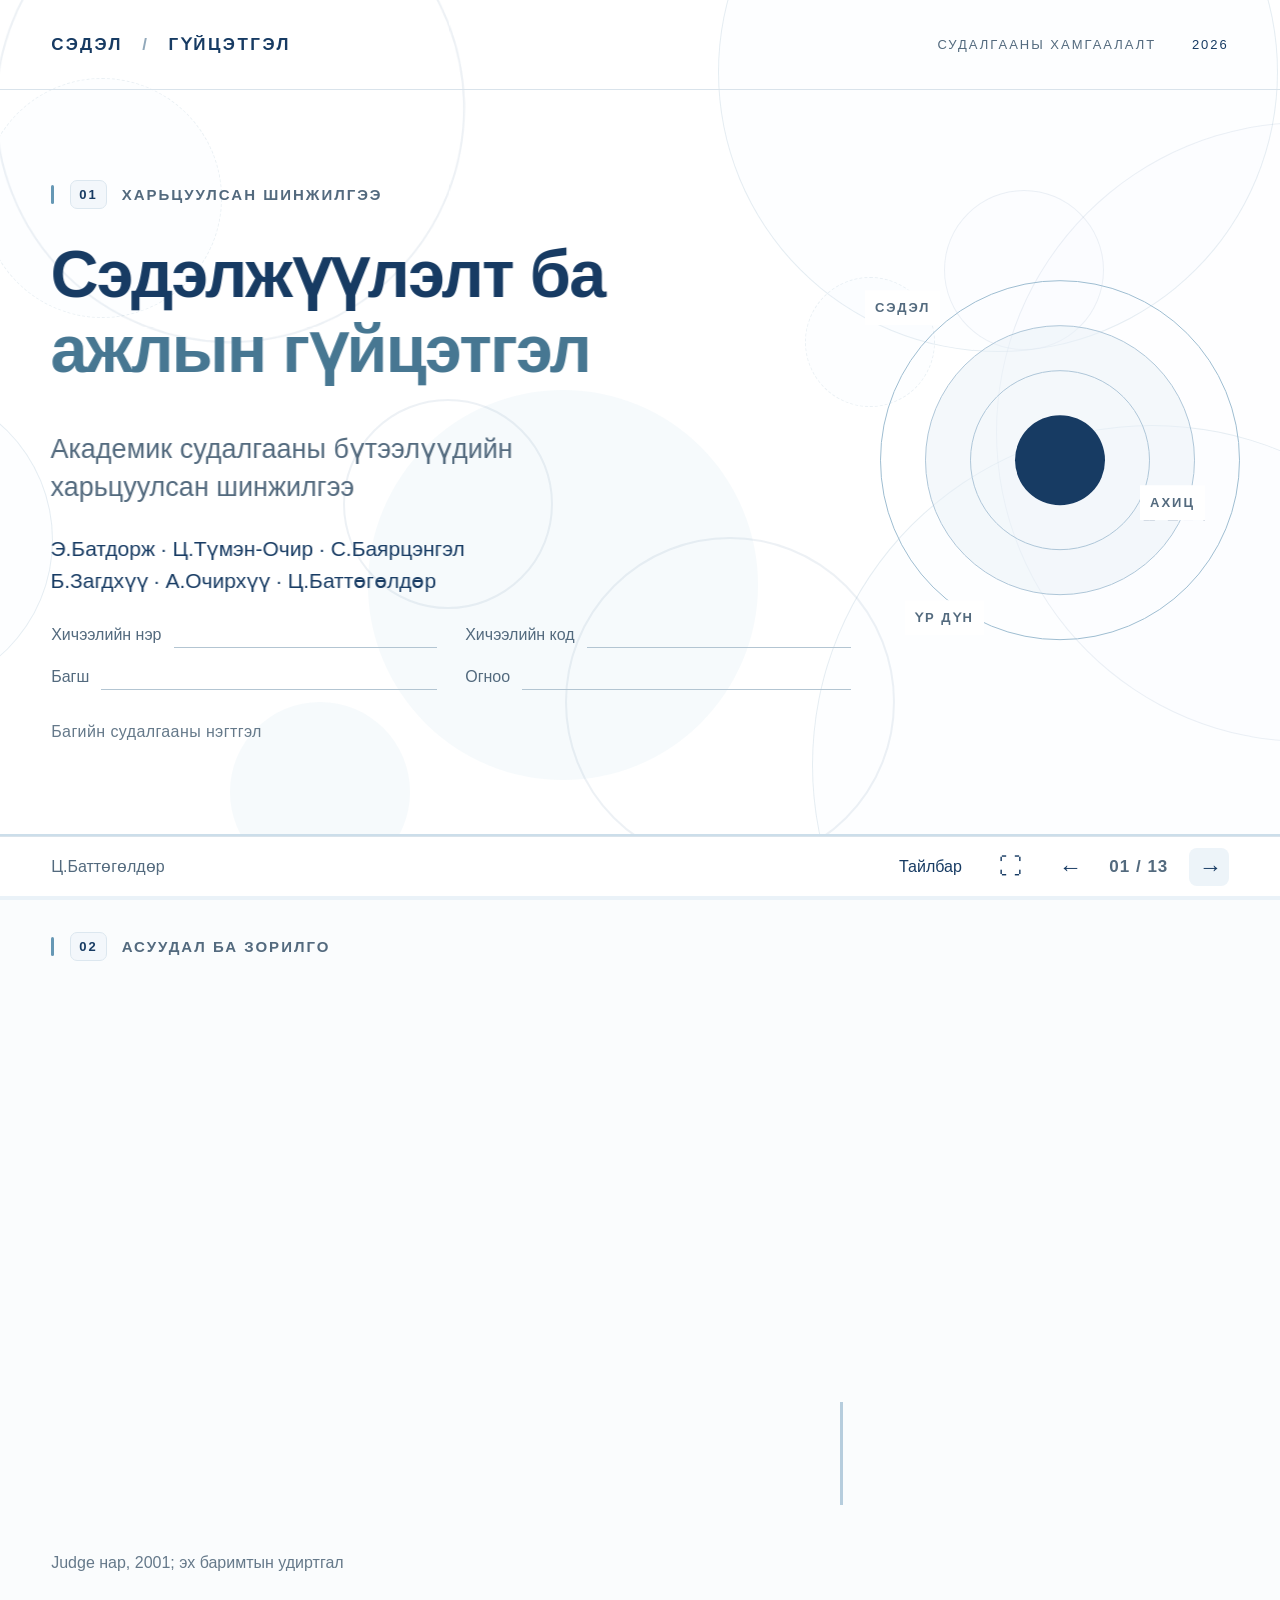
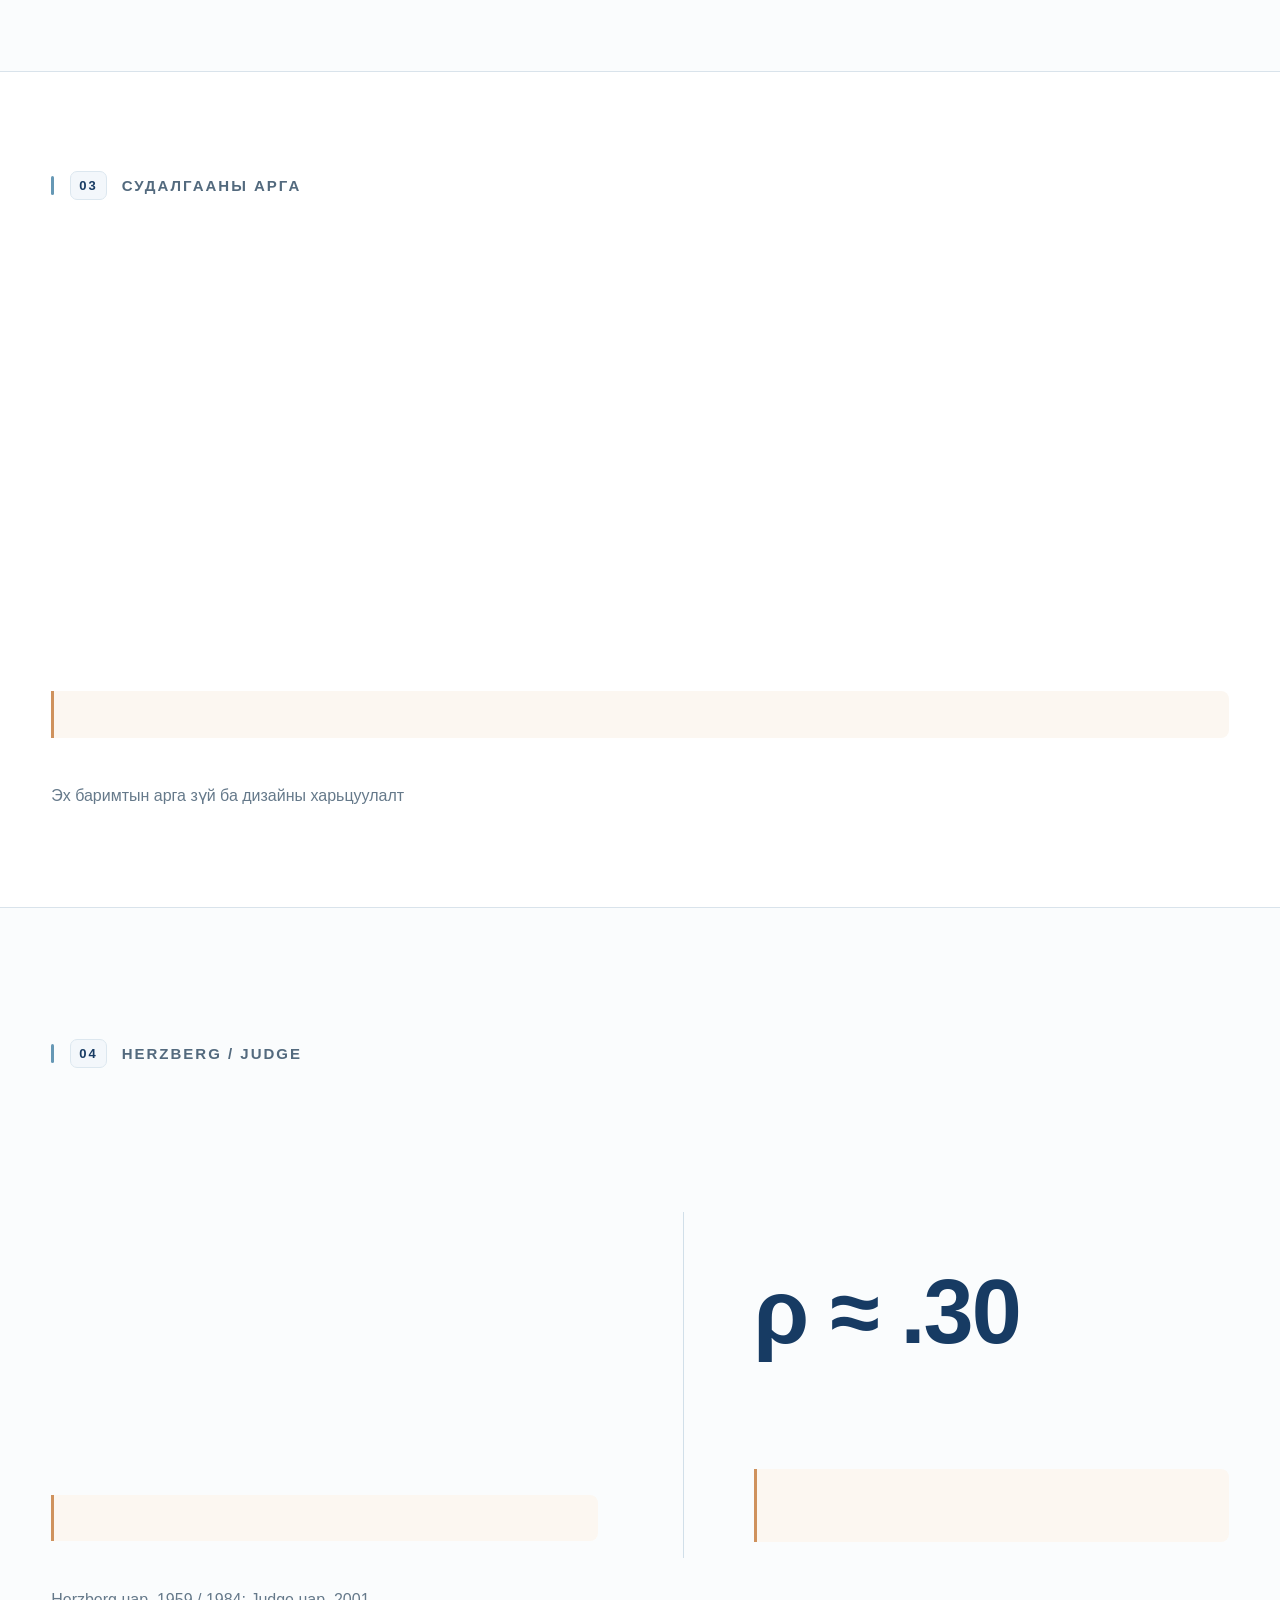
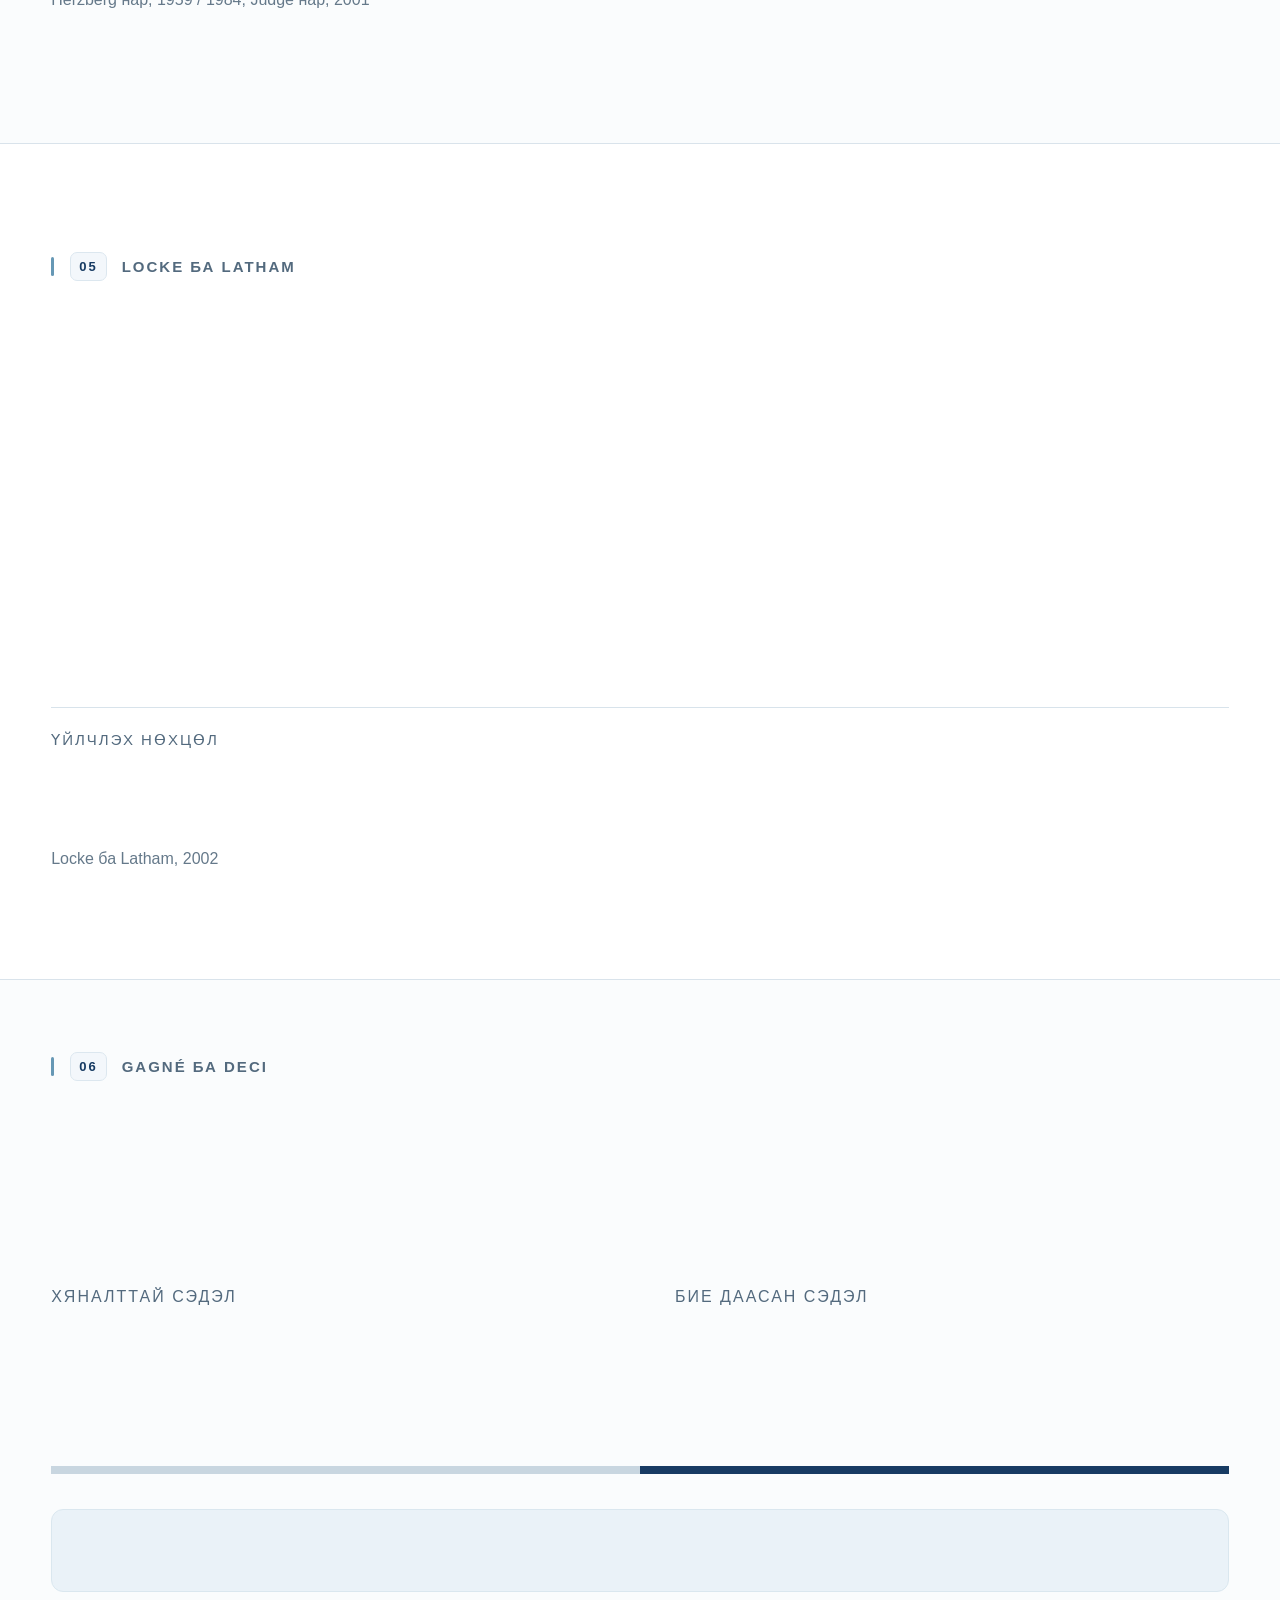
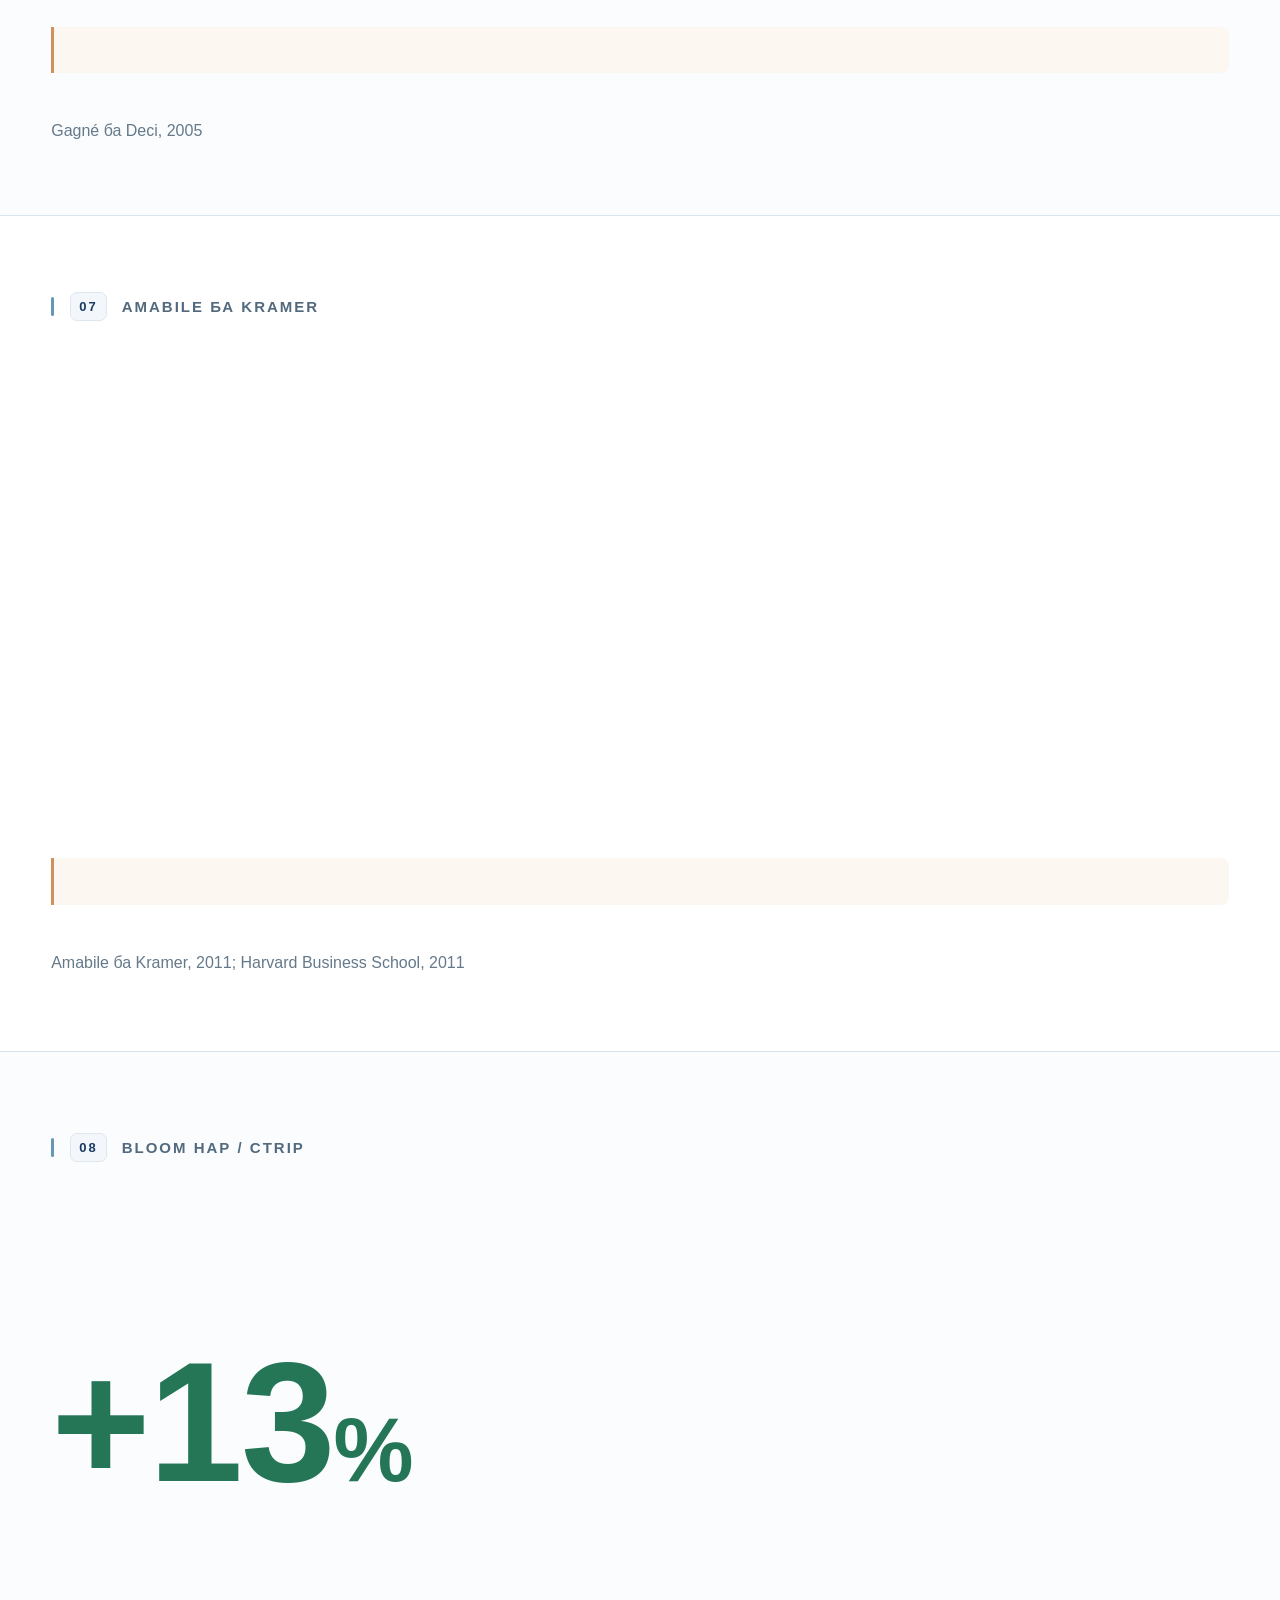
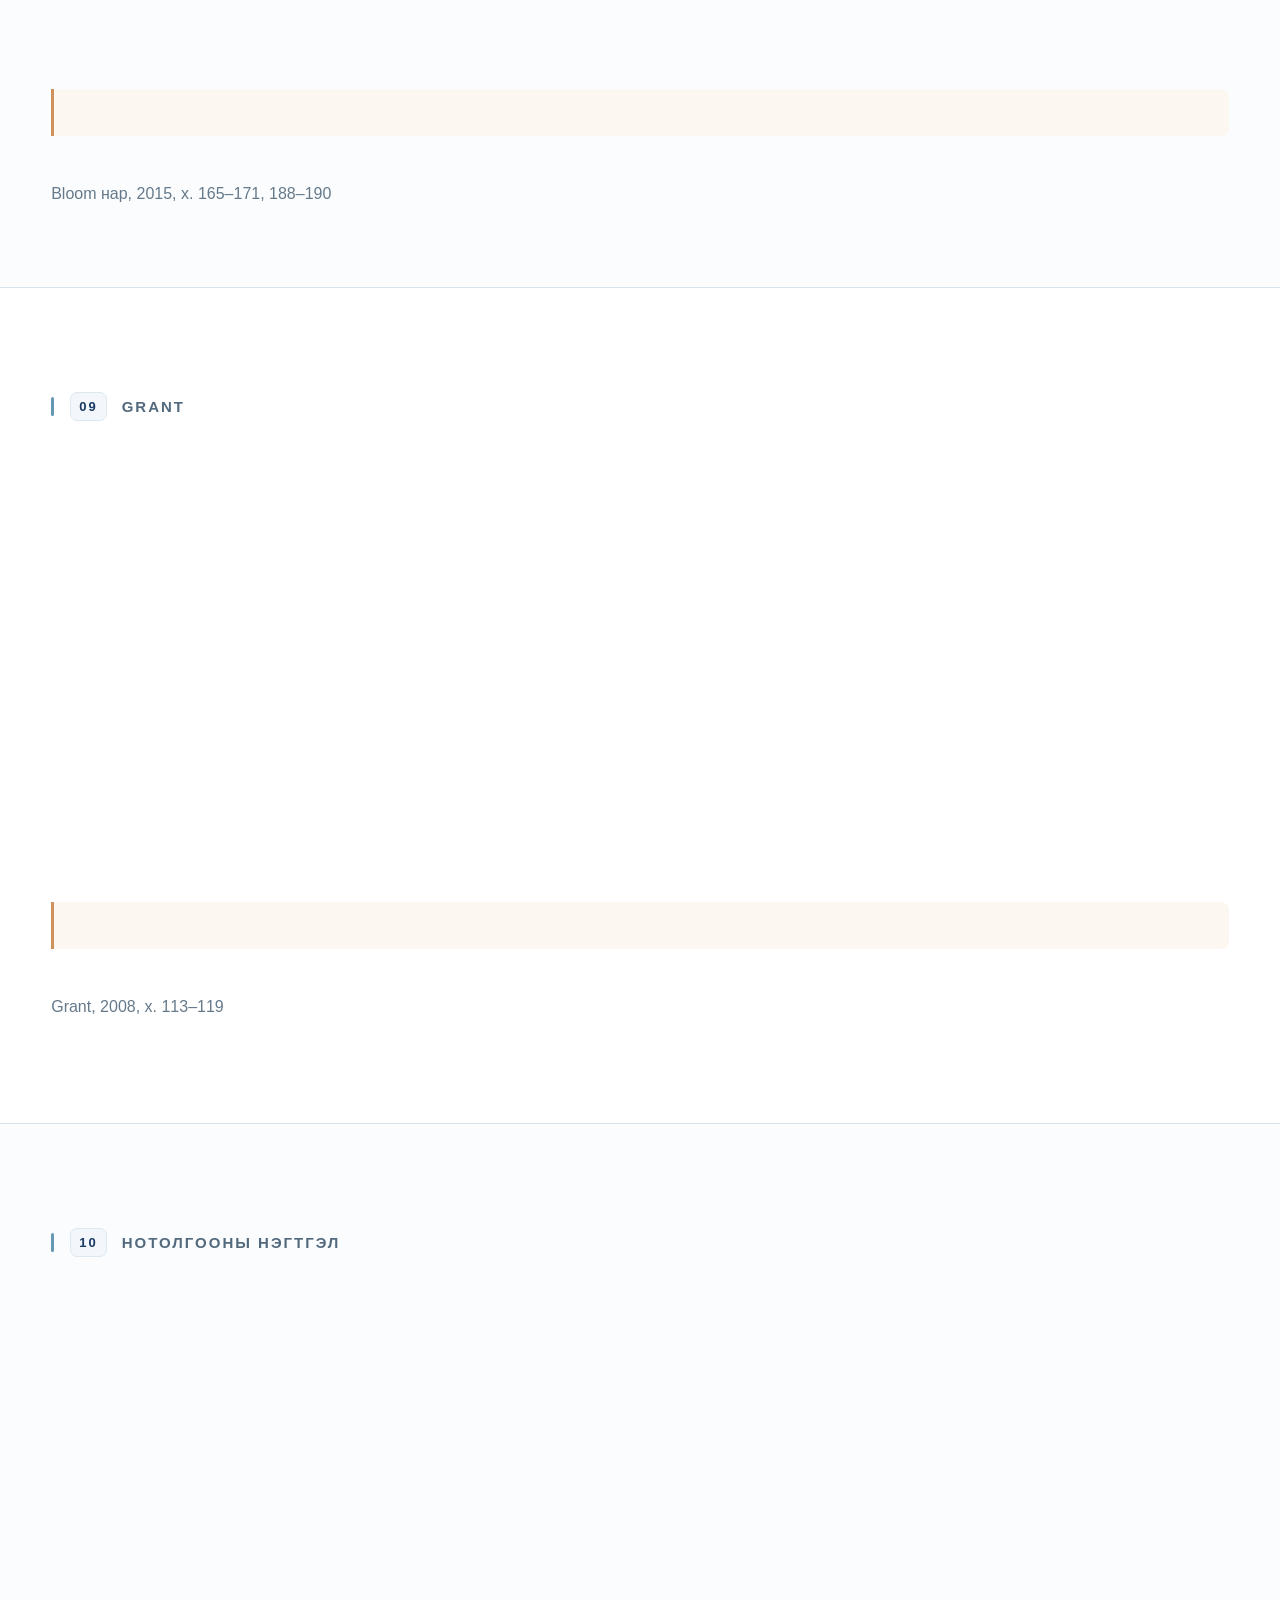
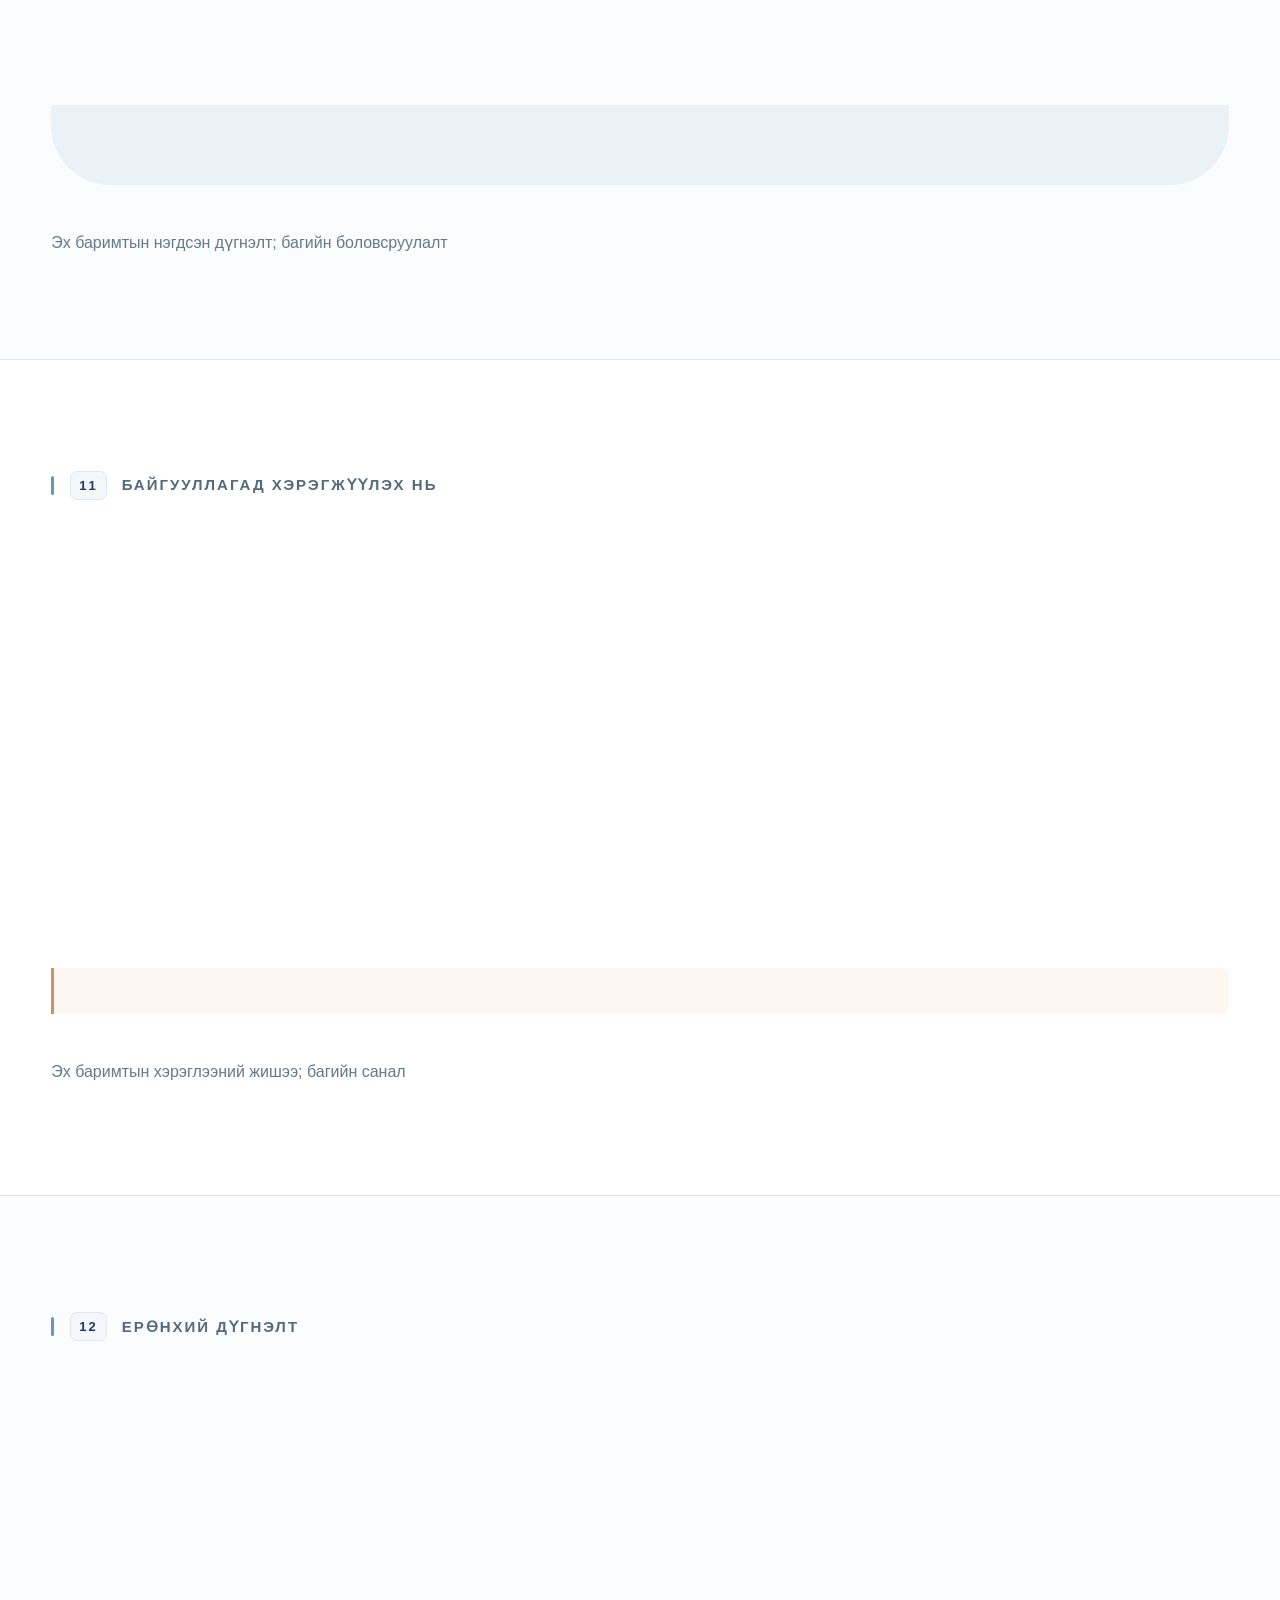
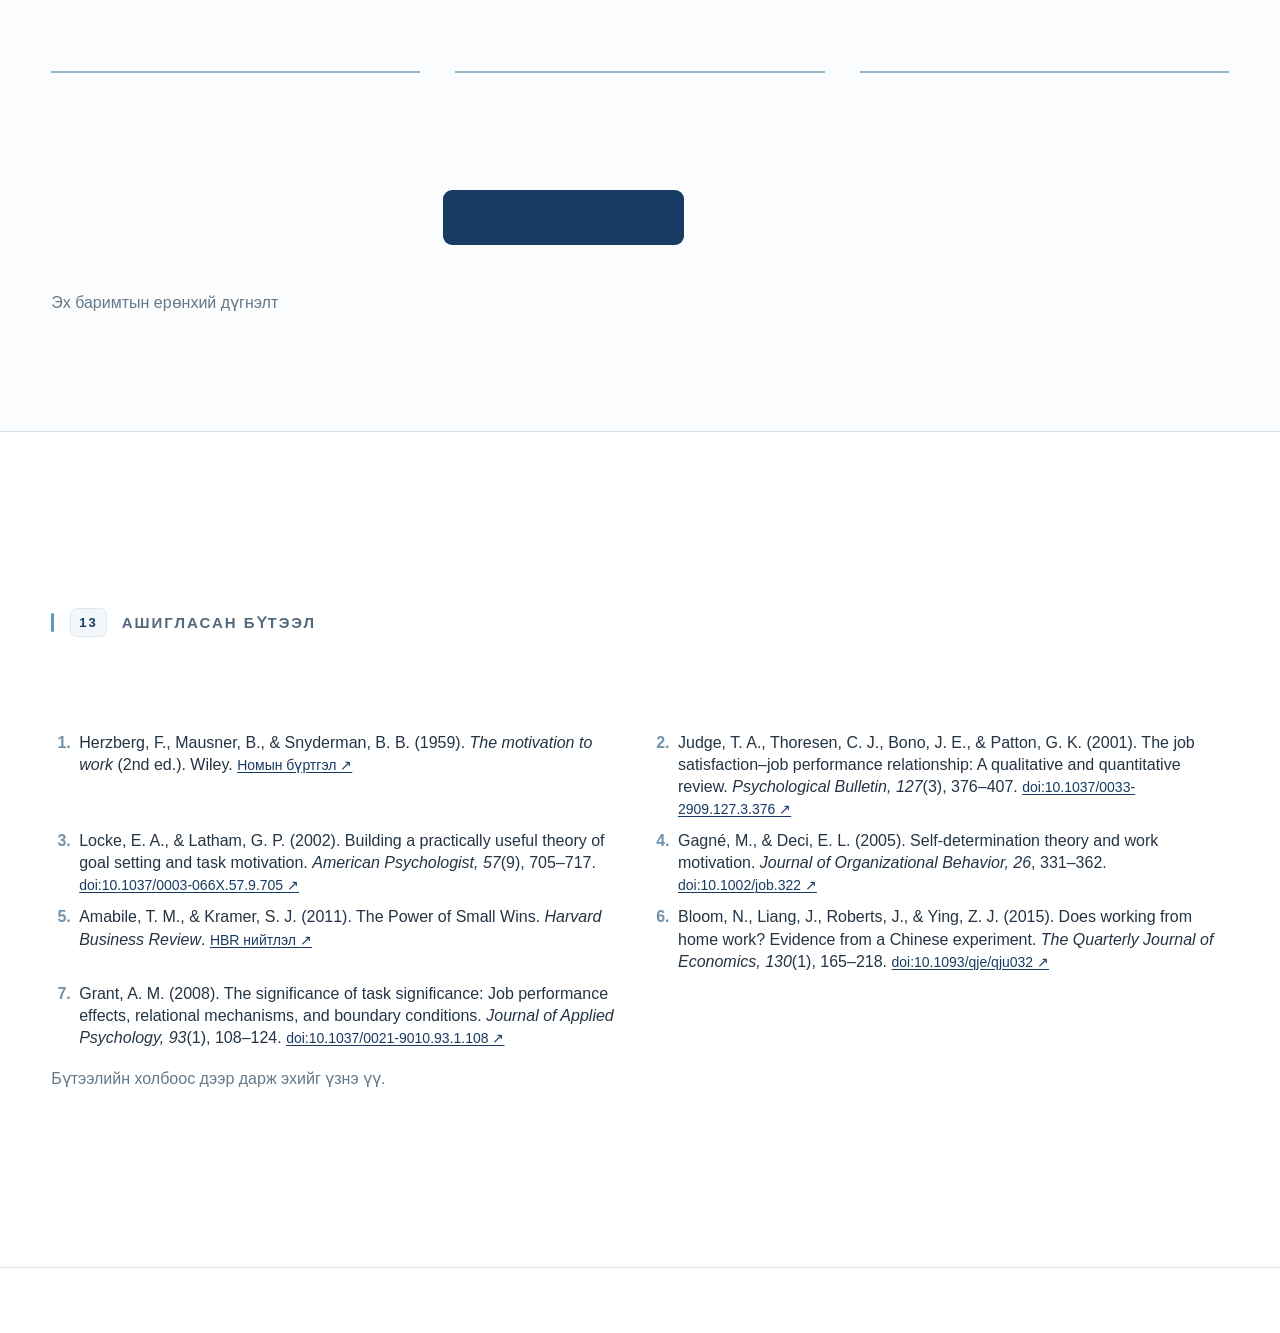
==== commit 39c1f6bd: "Add sources slide" ====
--- a/index.html
+++ b/index.html
@@ -1 +1 @@
-<!doctype html><html lang="mn"><head><meta charset="utf-8"><meta name="viewport" content="width=device-width,initial-scale=1"><title>Сэдэлжүүлэлт ба ажлын гүйцэтгэл</title><meta name="description" content="Академик судалгааны харьцуулсан шинжилгээ — 12 дэлгэцтэй веб танилцуулга"><link rel="stylesheet" href="assets/style.css"></head><body><main id="stage" aria-label="Судалгааны танилцуулга"><header><a href="#1" class="brand" aria-label="Нүүр слайд">СЭДЭЛ <span>/</span> ГҮЙЦЭТГЭЛ</a><span class="header-right">СУДАЛГААНЫ ХАМГААЛАЛТ <i>2026</i></span></header><div id="slides"><section class="slide cover" id="slide-1" aria-label="1. ХАРЬЦУУЛСАН ШИНЖИЛГЭЭ" hidden><div class="eyebrow"><span>01</span> ХАРЬЦУУЛСАН ШИНЖИЛГЭЭ</div><h1>Сэдэлжүүлэлт ба<br><em>ажлын гүйцэтгэл</em></h1><div class="body"><p class="subtitle">Академик судалгааны бүтээлүүдийн<br>харьцуулсан шинжилгээ</p><div class="cover-bottom"><p class="team">Э.Батдорж · Ц.Түмэн-Очир · С.Баярцэнгэл<br>Б.Загдхүү · А.Очирхүү · Ц.Баттөгөлдөр</p><div class="fields"><label>Хичээлийн нэр <input aria-label="Хичээлийн нэр"></label><label>Хичээлийн код <input aria-label="Хичээлийн код"></label><label>Багш <input aria-label="Багш"></label><label>Огноо <input aria-label="Огноо"></label></div></div><div class="cover-art" aria-hidden="true"><i></i><i></i><i></i><i></i><b>СЭДЭЛ</b><b>АХИЦ</b><b>ҮР ДҮН</b></div></div><p class="source">Багийн судалгааны нэгтгэл</p></section><section class="slide " id="slide-2" aria-label="2. АСУУДАЛ БА ЗОРИЛГО" hidden><div class="eyebrow"><span>02</span> АСУУДАЛ БА ЗОРИЛГО</div><h1>Ямар хүчин зүйл,<br><em>ямар нөхцөлд?</em></h1><div class="body"><p class="lead">Сэдэл, сэтгэл ханамж, гүйцэтгэл — ялгаатай ойлголт.</p><div class="flow"><div><span>01</span><strong>Сэдэл</strong></div><div><span>02</span><strong>Хүчин чармайлт</strong></div><div><span>03</span><strong>Зан үйл</strong></div><div><span>04</span><strong>Үр дүн</strong></div></div><div class="split-note"><p>Зорилго: сэдэл, сэтгэл ханамж, ажлын агуулга, нөхцөлийн гүйцэтгэлтэй холбогдох нотолгоог харьцуулах.</p><p><strong>Сэтгэл ханамж</strong><br>Ажилдаа өгч буй ерөнхий үнэлгээ.</p></div></div><p class="source">Judge нар, 2001; эх баримтын удиртгал</p></section><section class="slide " id="slide-3" aria-label="3. СУДАЛГААНЫ АРГА" hidden><div class="eyebrow"><span>03</span> СУДАЛГААНЫ АРГА</div><h1>Нотолгоог <em>ялгаж унших</em></h1><div class="body"><p class="lead">7 үндсэн бүтээл · Herzberg-ийн онолын суурь</p><div class="methods"><div><b>01</b><strong>Чанарын ярилцлага</strong><span>Өнгөрсөн туршлагыг тайлбарлана</span></div><div><b>02</b><strong>Мета-анализ</strong><span>Олон судалгааны холбоог нэгтгэнэ</span></div><div><b>03</b><strong>Онолын тойм</strong><span>Механизм, нөхцөлийг нэгтгэнэ</span></div><div><b>04</b><strong>Өдрийн тэмдэглэл</strong><span>Өдөр тутмын өөрчлөлтийг ажиглана</span></div><div><b>05</b><strong>Санамсаргүй талбарын туршилт</strong><span>Өөрчлөлтийн нөлөөг харьцуулна</span></div></div><p class="caution">Корреляци ≠ стандартчилсан нөлөө ≠ бүтээмжийн хувь</p></div><p class="source">Эх баримтын арга зүй ба дизайны харьцуулалт</p></section><section class="slide " id="slide-4" aria-label="4. HERZBERG / JUDGE" hidden><div class="eyebrow"><span>04</span> HERZBERG / JUDGE</div><h1>Нөхцөл ба <em>сэтгэл ханамж</em></h1><div class="body"><div class="comparison"><div><h3>Herzberg</h3><p class="big-phrase">Сайн нөхцөл бол<br>шаардлагатай суурь.</p><p>Муу нөхцөл → сэтгэл дундуур байдал.<br>Сайжруулалт дангаараа өндөр дотоод сэдэл үүсгэхгүй.</p><p class="caution">Эргэн санах ярилцлага; шалтгаан тогтоогоогүй.</p></div><div><h3>Judge нар</h3><div class="stat">ρ ≈ .30</div><p>254 судалгаа · 312 түүвэр<br>54,417 оролцогч</p><p class="caution">30%-ийн өсөлт биш.<br>Холбоо нь шалтгааны баталгаа биш.</p></div></div></div><p class="source">Herzberg нар, 1959 / 1984; Judge нар, 2001</p></section><section class="slide " id="slide-5" aria-label="5. LOCKE БА LATHAM" hidden><div class="eyebrow"><span>05</span> LOCKE БА LATHAM</div><h1>“Чадлаараа хий”-гээс<br><em>тодорхой зорилго руу</em></h1><div class="body"><p class="lead">Тодорхой, сорилттой зорилго илүү үр дүнтэй.</p><div class="flow"><div><span>01</span><strong>Анхаарал</strong></div><div><span>02</span><strong>Хүчин чармайлт</strong></div><div><span>03</span><strong>Тууштай байдал</strong></div><div><span>04</span><strong>Стратеги</strong></div></div><div class="conditions"><small>ҮЙЛЧЛЭХ НӨХЦӨЛ</small><p>Чадвар · Зорилгын хүлээн зөвшөөрөл · Эргэх холбоо · Төвөгшил</p></div></div><p class="source">Locke ба Latham, 2002</p></section><section class="slide " id="slide-6" aria-label="6. GAGNÉ БА DECI" hidden><div class="eyebrow"><span>06</span> GAGNÉ БА DECI</div><h1>Сэдлийн хүчнээс гадна<br><em>чанар нь чухал</em></h1><div class="body"><div class="spectrum"><div><small>ХЯНАЛТТАЙ СЭДЭЛ</small><h3>“Хийх ёстой”</h3><p>Шахалт · Гадаад хяналт</p></div><div><small>БИЕ ДААСАН СЭДЭЛ</small><h3>“Үнэ цэнийг нь ойлгосон”</h3><p>Дотоод сонирхол · Өөрийн болгосон зорилго</p></div></div><div class="needs"><span>Бие даасан байдал</span><span>Чадвар</span><span>Харилцаа</span></div><p class="caution">Онолын тойм: бүх ажилд хэрэглэх нэг тоон нөлөө тогтоогоогүй.</p></div><p class="source">Gagné ба Deci, 2005</p></section><section class="slide " id="slide-7" aria-label="7. AMABILE БА KRAMER" hidden><div class="eyebrow"><span>07</span> AMABILE БА KRAMER</div><h1>Өдөр тутмын <em>жижиг ахиц</em></h1><div class="body"><div class="inline-stats"><p><b>7</b> компани</p><p><b>238</b> ажилтан</p><p><b>≈12,000</b> тэмдэглэл</p></div><div class="progress-steps"><div>Тодорхой зорилго</div><div>Нөөц, дэмжлэг</div><div>Бодит ахиц</div><div>Эерэг дотоод туршлага</div></div><p class="lead">Утга учиртай ажлын ахицтай өдөр<br>эерэг мэдрэмж, ажлын үнэлгээ, дотоод сэдэл сайжрах хандлагатай.</p><p class="caution">Өөрийн тайлан · Ажиглалтын дизайн</p></div><p class="source">Amabile ба Kramer, 2011; Harvard Business School, 2011</p></section><section class="slide " id="slide-8" aria-label="8. BLOOM НАР / CTRIP" hidden><div class="eyebrow"><span>08</span> BLOOM НАР / CTRIP</div><h1>Уян хатан орчны<br><em>үр дүн ба эрсдэл</em></h1><div class="body"><div class="bloom"><div><div class="hero-stat">+13<span>%</span></div><p>Гэрээс ажилласан бүлгийн<br>гүйцэтгэлийн өсөлт</p></div><div class="results"><p><strong>9 сар</strong><span>Санамсаргүй талбарын туршилт</span></p><p><strong>≈½</strong><span>Ажлаас гаралт ойролцоогоор тал болсон</span></p><p><strong>22%</strong><span>Дахин сонголтын дараах гүйцэтгэлийн давуу тал</span></p></div></div><p class="caution">Албан тушаал ахих түвшин буурсан. Нэг компанийн сайн дурын дуудлагын төвийн ажилтнууд.</p></div><p class="source">Bloom нар, 2015, х. 165–171, 188–190</p></section><section class="slide " id="slide-9" aria-label="9. GRANT" hidden><div class="eyebrow"><span>09</span> GRANT</div><h1>Ажил хэнд <em>ашиг хүргэдэг вэ?</em></h1><div class="body"><p class="lead">Дуудлагын ажилтан, аврагчдыг хамарсан 3 талбарын туршилт</p><div class="grant-stats"><div><small>ДОЛОО ХОНОГИЙН АМЛАЛТ</small><b>9.08 → <em>23.00</em></b></div><div><small>ХАНДИВЫН ДУНДАЖ / АМ.ДОЛЛАР</small><b>1,288.33 → <em>3,130.83</em></b></div></div><p class="effect">Гуравдугаар туршилт: <strong>d = .72</strong></p><div class="flow"><div><span>01</span><strong>Үр шим хүртэгчийн түүх</strong></div><div><span>02</span><strong>Ажлын ач холбогдол</strong></div><div><span>03</span><strong>Хүчин чармайлт</strong></div><div><span>04</span><strong>Гүйцэтгэл</strong></div></div><p class="caution">Нөлөө хүн бүрт адил биш; урт хугацааны тогтвортой байдал тодорхойгүй.</p></div><p class="source">Grant, 2008, х. 113–119</p></section><section class="slide " id="slide-10" aria-label="10. НОТОЛГООНЫ НЭГТГЭЛ" hidden><div class="eyebrow"><span>10</span> НОТОЛГООНЫ НЭГТГЭЛ</div><h1>Таван хэсэг.<br><em>Нэг систем.</em></h1><div class="body"><div class="system"><div><b>01</b><strong>Суурь нөхцөл</strong><span>Бодлого · хэрэгсэл · шударга орчин</span></div><div><b>02</b><strong>Зорилго</strong><span>Тодорхой · сорилттой · чадварт нийцсэн</span></div><div><b>03</b><strong>Сэдлийн чанар</strong><span>Сонголт · утга учир · хүлээн зөвшөөрөл</span></div><div><b>04</b><strong>Ахиц ба эргэх холбоо</strong><span>Өдөр тутмын жижиг ялалт</span></div><div><b>05</b><strong>Үр дүнгийн утга</strong><span>Бусдад хүрэх бодит ашиг</span></div></div><p class="system-caption">Харилцан дэмжих холбоосууд → тогтвортой гүйцэтгэл</p></div><p class="source">Эх баримтын нэгдсэн дүгнэлт; багийн боловсруулалт</p></section><section class="slide " id="slide-11" aria-label="11. БАЙГУУЛЛАГАД ХЭРЭГЖҮҮЛЭХ НЬ" hidden><div class="eyebrow"><span>11</span> БАЙГУУЛЛАГАД ХЭРЭГЖҮҮЛЭХ НЬ</div><h1>Үйлчилгээний багт<br><em>хэрхэн хэрэглэх вэ?</em></h1><div class="body"><div class="practice"><div><b>01</b><strong>Саадыг хэмж</strong><span>Хариу өгөх хугацаа</span></div><div><b>02</b><strong>Зорилго тохир</strong><span>Чадварт нийцүүл</span></div><div><b>03</b><strong>Боломж өг</strong><span>Сургалт · хэрэгсэл · сонголт</span></div><div><b>04</b><strong>Ахиц хэлэлц</strong><span>Долоо хоног бүр · хэрэглэгчийн эргэх холбоо</span></div><div><b>05</b><strong>Хамт хяна</strong><span>Бүтээмж · чанар · ачаалал · сэтгэл ханамж · суралцах · тогтвор суурьшил</span></div></div><p class="caution">Судалгаанд тулгуурласан хэрэглээний санал; бүхэлд нь туршсан бэлэн загвар биш.</p></div><p class="source">Эх баримтын хэрэглээний жишээ; багийн санал</p></section><section class="slide " id="slide-12" aria-label="12. ЕРӨНХИЙ ДҮГНЭЛТ" hidden><div class="eyebrow"><span>12</span> ЕРӨНХИЙ ДҮГНЭЛТ</div><h1>Өндөр гүйцэтгэл ≠<br><em>зөвхөн урамшуулал</em></h1><div class="body"><p class="closing">Суурь нөхцөл, тодорхой зорилго, бие даасан сэдэл,<br>бодит ахиц, ажлын утга учрыг уялдуулна.</p><div class="takeaways"><p>Корреляци ≠ шалтгаан</p><p>Нэг арга хүн бүрт ижил үйлчлэхгүй</p><p>Үр дүнг олон хэмжүүрээр үнэлнэ</p></div><p class="thanks">Анхаарал тавьсанд баярлалаа. <strong>Асуулт байна уу?</strong></p></div><p class="source">Эх баримтын ерөнхий дүгнэлт</p></section></div><footer><span id="speaker"></span><div class="controls"><button id="notes-button" aria-label="Илтгэгчийн тайлбар" title="Илтгэгчийн тайлбар (N)">Тайлбар</button><button id="fullscreen" aria-label="Бүтэн дэлгэц" title="Бүтэн дэлгэц (F)">⛶</button><button id="prev" aria-label="Өмнөх слайд">←</button><span id="counter" aria-live="polite"></span><button id="next" aria-label="Дараах слайд">→</button></div></footer><div class="progress" aria-hidden="true"><div id="progress-fill"></div></div><dialog id="notes"><button id="close-notes" aria-label="Тайлбар хаах">×</button><p class="eyebrow">ИЛТГЭГЧИЙН ТАЙЛБАР</p><h2 id="notes-title"></h2><p id="notes-text"></p><p id="notes-time"></p></dialog></main><script src="assets/app.js"></script></body></html>+<!doctype html><html lang="mn"><head><meta charset="utf-8"><meta name="viewport" content="width=device-width,initial-scale=1"><title>Сэдэлжүүлэлт ба ажлын гүйцэтгэл</title><meta name="description" content="Академик судалгааны харьцуулсан шинжилгээ — 12 дэлгэцтэй веб танилцуулга"><link rel="stylesheet" href="assets/style.css"></head><body><main id="stage" aria-label="Судалгааны танилцуулга"><header><a href="#1" class="brand" aria-label="Нүүр слайд">СЭДЭЛ <span>/</span> ГҮЙЦЭТГЭЛ</a><span class="header-right">СУДАЛГААНЫ ХАМГААЛАЛТ <i>2026</i></span></header><div id="slides"><section class="slide cover" id="slide-1" aria-label="1. ХАРЬЦУУЛСАН ШИНЖИЛГЭЭ" hidden><div class="eyebrow"><span>01</span> ХАРЬЦУУЛСАН ШИНЖИЛГЭЭ</div><h1>Сэдэлжүүлэлт ба<br><em>ажлын гүйцэтгэл</em></h1><div class="body"><p class="subtitle">Академик судалгааны бүтээлүүдийн<br>харьцуулсан шинжилгээ</p><div class="cover-bottom"><p class="team">Э.Батдорж · Ц.Түмэн-Очир · С.Баярцэнгэл<br>Б.Загдхүү · А.Очирхүү · Ц.Баттөгөлдөр</p><div class="fields"><label>Хичээлийн нэр <input aria-label="Хичээлийн нэр"></label><label>Хичээлийн код <input aria-label="Хичээлийн код"></label><label>Багш <input aria-label="Багш"></label><label>Огноо <input aria-label="Огноо"></label></div></div><div class="cover-art" aria-hidden="true"><i></i><i></i><i></i><i></i><b>СЭДЭЛ</b><b>АХИЦ</b><b>ҮР ДҮН</b></div></div><p class="source">Багийн судалгааны нэгтгэл</p></section><section class="slide " id="slide-2" aria-label="2. АСУУДАЛ БА ЗОРИЛГО" hidden><div class="eyebrow"><span>02</span> АСУУДАЛ БА ЗОРИЛГО</div><h1>Ямар хүчин зүйл,<br><em>ямар нөхцөлд?</em></h1><div class="body"><p class="lead">Сэдэл, сэтгэл ханамж, гүйцэтгэл — ялгаатай ойлголт.</p><div class="flow"><div><span>01</span><strong>Сэдэл</strong></div><div><span>02</span><strong>Хүчин чармайлт</strong></div><div><span>03</span><strong>Зан үйл</strong></div><div><span>04</span><strong>Үр дүн</strong></div></div><div class="split-note"><p>Зорилго: сэдэл, сэтгэл ханамж, ажлын агуулга, нөхцөлийн гүйцэтгэлтэй холбогдох нотолгоог харьцуулах.</p><p><strong>Сэтгэл ханамж</strong><br>Ажилдаа өгч буй ерөнхий үнэлгээ.</p></div></div><p class="source">Judge нар, 2001; эх баримтын удиртгал</p></section><section class="slide " id="slide-3" aria-label="3. СУДАЛГААНЫ АРГА" hidden><div class="eyebrow"><span>03</span> СУДАЛГААНЫ АРГА</div><h1>Нотолгоог <em>ялгаж унших</em></h1><div class="body"><p class="lead">7 үндсэн бүтээл · Herzberg-ийн онолын суурь</p><div class="methods"><div><b>01</b><strong>Чанарын ярилцлага</strong><span>Өнгөрсөн туршлагыг тайлбарлана</span></div><div><b>02</b><strong>Мета-анализ</strong><span>Олон судалгааны холбоог нэгтгэнэ</span></div><div><b>03</b><strong>Онолын тойм</strong><span>Механизм, нөхцөлийг нэгтгэнэ</span></div><div><b>04</b><strong>Өдрийн тэмдэглэл</strong><span>Өдөр тутмын өөрчлөлтийг ажиглана</span></div><div><b>05</b><strong>Санамсаргүй талбарын туршилт</strong><span>Өөрчлөлтийн нөлөөг харьцуулна</span></div></div><p class="caution">Корреляци ≠ стандартчилсан нөлөө ≠ бүтээмжийн хувь</p></div><p class="source">Эх баримтын арга зүй ба дизайны харьцуулалт</p></section><section class="slide " id="slide-4" aria-label="4. HERZBERG / JUDGE" hidden><div class="eyebrow"><span>04</span> HERZBERG / JUDGE</div><h1>Нөхцөл ба <em>сэтгэл ханамж</em></h1><div class="body"><div class="comparison"><div><h3>Herzberg</h3><p class="big-phrase">Сайн нөхцөл бол<br>шаардлагатай суурь.</p><p>Муу нөхцөл → сэтгэл дундуур байдал.<br>Сайжруулалт дангаараа өндөр дотоод сэдэл үүсгэхгүй.</p><p class="caution">Эргэн санах ярилцлага; шалтгаан тогтоогоогүй.</p></div><div><h3>Judge нар</h3><div class="stat">ρ ≈ .30</div><p>254 судалгаа · 312 түүвэр<br>54,417 оролцогч</p><p class="caution">30%-ийн өсөлт биш.<br>Холбоо нь шалтгааны баталгаа биш.</p></div></div></div><p class="source">Herzberg нар, 1959 / 1984; Judge нар, 2001</p></section><section class="slide " id="slide-5" aria-label="5. LOCKE БА LATHAM" hidden><div class="eyebrow"><span>05</span> LOCKE БА LATHAM</div><h1>“Чадлаараа хий”-гээс<br><em>тодорхой зорилго руу</em></h1><div class="body"><p class="lead">Тодорхой, сорилттой зорилго илүү үр дүнтэй.</p><div class="flow"><div><span>01</span><strong>Анхаарал</strong></div><div><span>02</span><strong>Хүчин чармайлт</strong></div><div><span>03</span><strong>Тууштай байдал</strong></div><div><span>04</span><strong>Стратеги</strong></div></div><div class="conditions"><small>ҮЙЛЧЛЭХ НӨХЦӨЛ</small><p>Чадвар · Зорилгын хүлээн зөвшөөрөл · Эргэх холбоо · Төвөгшил</p></div></div><p class="source">Locke ба Latham, 2002</p></section><section class="slide " id="slide-6" aria-label="6. GAGNÉ БА DECI" hidden><div class="eyebrow"><span>06</span> GAGNÉ БА DECI</div><h1>Сэдлийн хүчнээс гадна<br><em>чанар нь чухал</em></h1><div class="body"><div class="spectrum"><div><small>ХЯНАЛТТАЙ СЭДЭЛ</small><h3>“Хийх ёстой”</h3><p>Шахалт · Гадаад хяналт</p></div><div><small>БИЕ ДААСАН СЭДЭЛ</small><h3>“Үнэ цэнийг нь ойлгосон”</h3><p>Дотоод сонирхол · Өөрийн болгосон зорилго</p></div></div><div class="needs"><span>Бие даасан байдал</span><span>Чадвар</span><span>Харилцаа</span></div><p class="caution">Онолын тойм: бүх ажилд хэрэглэх нэг тоон нөлөө тогтоогоогүй.</p></div><p class="source">Gagné ба Deci, 2005</p></section><section class="slide " id="slide-7" aria-label="7. AMABILE БА KRAMER" hidden><div class="eyebrow"><span>07</span> AMABILE БА KRAMER</div><h1>Өдөр тутмын <em>жижиг ахиц</em></h1><div class="body"><div class="inline-stats"><p><b>7</b> компани</p><p><b>238</b> ажилтан</p><p><b>≈12,000</b> тэмдэглэл</p></div><div class="progress-steps"><div>Тодорхой зорилго</div><div>Нөөц, дэмжлэг</div><div>Бодит ахиц</div><div>Эерэг дотоод туршлага</div></div><p class="lead">Утга учиртай ажлын ахицтай өдөр<br>эерэг мэдрэмж, ажлын үнэлгээ, дотоод сэдэл сайжрах хандлагатай.</p><p class="caution">Өөрийн тайлан · Ажиглалтын дизайн</p></div><p class="source">Amabile ба Kramer, 2011; Harvard Business School, 2011</p></section><section class="slide " id="slide-8" aria-label="8. BLOOM НАР / CTRIP" hidden><div class="eyebrow"><span>08</span> BLOOM НАР / CTRIP</div><h1>Уян хатан орчны<br><em>үр дүн ба эрсдэл</em></h1><div class="body"><div class="bloom"><div><div class="hero-stat">+13<span>%</span></div><p>Гэрээс ажилласан бүлгийн<br>гүйцэтгэлийн өсөлт</p></div><div class="results"><p><strong>9 сар</strong><span>Санамсаргүй талбарын туршилт</span></p><p><strong>≈½</strong><span>Ажлаас гаралт ойролцоогоор тал болсон</span></p><p><strong>22%</strong><span>Дахин сонголтын дараах гүйцэтгэлийн давуу тал</span></p></div></div><p class="caution">Албан тушаал ахих түвшин буурсан. Нэг компанийн сайн дурын дуудлагын төвийн ажилтнууд.</p></div><p class="source">Bloom нар, 2015, х. 165–171, 188–190</p></section><section class="slide " id="slide-9" aria-label="9. GRANT" hidden><div class="eyebrow"><span>09</span> GRANT</div><h1>Ажил хэнд <em>ашиг хүргэдэг вэ?</em></h1><div class="body"><p class="lead">Дуудлагын ажилтан, аврагчдыг хамарсан 3 талбарын туршилт</p><div class="grant-stats"><div><small>ДОЛОО ХОНОГИЙН АМЛАЛТ</small><b>9.08 → <em>23.00</em></b></div><div><small>ХАНДИВЫН ДУНДАЖ / АМ.ДОЛЛАР</small><b>1,288.33 → <em>3,130.83</em></b></div></div><p class="effect">Гуравдугаар туршилт: <strong>d = .72</strong></p><div class="flow"><div><span>01</span><strong>Үр шим хүртэгчийн түүх</strong></div><div><span>02</span><strong>Ажлын ач холбогдол</strong></div><div><span>03</span><strong>Хүчин чармайлт</strong></div><div><span>04</span><strong>Гүйцэтгэл</strong></div></div><p class="caution">Нөлөө хүн бүрт адил биш; урт хугацааны тогтвортой байдал тодорхойгүй.</p></div><p class="source">Grant, 2008, х. 113–119</p></section><section class="slide " id="slide-10" aria-label="10. НОТОЛГООНЫ НЭГТГЭЛ" hidden><div class="eyebrow"><span>10</span> НОТОЛГООНЫ НЭГТГЭЛ</div><h1>Таван хэсэг.<br><em>Нэг систем.</em></h1><div class="body"><div class="system"><div><b>01</b><strong>Суурь нөхцөл</strong><span>Бодлого · хэрэгсэл · шударга орчин</span></div><div><b>02</b><strong>Зорилго</strong><span>Тодорхой · сорилттой · чадварт нийцсэн</span></div><div><b>03</b><strong>Сэдлийн чанар</strong><span>Сонголт · утга учир · хүлээн зөвшөөрөл</span></div><div><b>04</b><strong>Ахиц ба эргэх холбоо</strong><span>Өдөр тутмын жижиг ялалт</span></div><div><b>05</b><strong>Үр дүнгийн утга</strong><span>Бусдад хүрэх бодит ашиг</span></div></div><p class="system-caption">Харилцан дэмжих холбоосууд → тогтвортой гүйцэтгэл</p></div><p class="source">Эх баримтын нэгдсэн дүгнэлт; багийн боловсруулалт</p></section><section class="slide " id="slide-11" aria-label="11. БАЙГУУЛЛАГАД ХЭРЭГЖҮҮЛЭХ НЬ" hidden><div class="eyebrow"><span>11</span> БАЙГУУЛЛАГАД ХЭРЭГЖҮҮЛЭХ НЬ</div><h1>Үйлчилгээний багт<br><em>хэрхэн хэрэглэх вэ?</em></h1><div class="body"><div class="practice"><div><b>01</b><strong>Саадыг хэмж</strong><span>Хариу өгөх хугацаа</span></div><div><b>02</b><strong>Зорилго тохир</strong><span>Чадварт нийцүүл</span></div><div><b>03</b><strong>Боломж өг</strong><span>Сургалт · хэрэгсэл · сонголт</span></div><div><b>04</b><strong>Ахиц хэлэлц</strong><span>Долоо хоног бүр · хэрэглэгчийн эргэх холбоо</span></div><div><b>05</b><strong>Хамт хяна</strong><span>Бүтээмж · чанар · ачаалал · сэтгэл ханамж · суралцах · тогтвор суурьшил</span></div></div><p class="caution">Судалгаанд тулгуурласан хэрэглээний санал; бүхэлд нь туршсан бэлэн загвар биш.</p></div><p class="source">Эх баримтын хэрэглээний жишээ; багийн санал</p></section><section class="slide " id="slide-12" aria-label="12. ЕРӨНХИЙ ДҮГНЭЛТ" hidden><div class="eyebrow"><span>12</span> ЕРӨНХИЙ ДҮГНЭЛТ</div><h1>Өндөр гүйцэтгэл ≠<br><em>зөвхөн урамшуулал</em></h1><div class="body"><p class="closing">Суурь нөхцөл, тодорхой зорилго, бие даасан сэдэл,<br>бодит ахиц, ажлын утга учрыг уялдуулна.</p><div class="takeaways"><p>Корреляци ≠ шалтгаан</p><p>Нэг арга хүн бүрт ижил үйлчлэхгүй</p><p>Үр дүнг олон хэмжүүрээр үнэлнэ</p></div><p class="thanks">Анхаарал тавьсанд баярлалаа. <strong>Асуулт байна уу?</strong></p></div><p class="source">Эх баримтын ерөнхий дүгнэлт</p></section><section class="slide references-slide" id="slide-13" aria-label="13. ЭХ СУРВАЛЖ"><div class="eyebrow"><span>13</span> АШИГЛАСАН БҮТЭЭЛ</div><h1>Эх <em>сурвалж</em></h1><div class="body"><ol class="references"><li>Herzberg, F., Mausner, B., &amp; Snyderman, B. B. (1959). <i>The motivation to work</i> (2nd ed.). Wiley. <a href="https://find.library.upenn.edu/catalog/9931926443503681" target="_blank" rel="noopener noreferrer">Номын бүртгэл ↗</a></li><li>Judge, T. A., Thoresen, C. J., Bono, J. E., &amp; Patton, G. K. (2001). The job satisfaction–job performance relationship: A qualitative and quantitative review. <i>Psychological Bulletin, 127</i>(3), 376–407. <a href="https://doi.org/10.1037/0033-2909.127.3.376" target="_blank" rel="noopener noreferrer">doi:10.1037/0033-2909.127.3.376 ↗</a></li><li>Locke, E. A., &amp; Latham, G. P. (2002). Building a practically useful theory of goal setting and task motivation. <i>American Psychologist, 57</i>(9), 705–717. <a href="https://doi.org/10.1037/0003-066X.57.9.705" target="_blank" rel="noopener noreferrer">doi:10.1037/0003-066X.57.9.705 ↗</a></li><li>Gagné, M., &amp; Deci, E. L. (2005). Self-determination theory and work motivation. <i>Journal of Organizational Behavior, 26</i>, 331–362. <a href="https://doi.org/10.1002/job.322" target="_blank" rel="noopener noreferrer">doi:10.1002/job.322 ↗</a></li><li>Amabile, T. M., &amp; Kramer, S. J. (2011). The Power of Small Wins. <i>Harvard Business Review</i>. <a href="https://hbr.org/2011/05/the-power-of-small-wins" target="_blank" rel="noopener noreferrer">HBR нийтлэл ↗</a></li><li>Bloom, N., Liang, J., Roberts, J., &amp; Ying, Z. J. (2015). Does working from home work? Evidence from a Chinese experiment. <i>The Quarterly Journal of Economics, 130</i>(1), 165–218. <a href="https://doi.org/10.1093/qje/qju032" target="_blank" rel="noopener noreferrer">doi:10.1093/qje/qju032 ↗</a></li><li>Grant, A. M. (2008). The significance of task significance: Job performance effects, relational mechanisms, and boundary conditions. <i>Journal of Applied Psychology, 93</i>(1), 108–124. <a href="https://doi.org/10.1037/0021-9010.93.1.108" target="_blank" rel="noopener noreferrer">doi:10.1037/0021-9010.93.1.108 ↗</a></li></ol></div><p class="source">Бүтээлийн холбоос дээр дарж эхийг үзнэ үү.</p></section></div><footer><span id="speaker"></span><div class="controls"><button id="notes-button" aria-label="Илтгэгчийн тайлбар" title="Илтгэгчийн тайлбар (N)">Тайлбар</button><button id="fullscreen" aria-label="Бүтэн дэлгэц" title="Бүтэн дэлгэц (F)">⛶</button><button id="prev" aria-label="Өмнөх слайд">←</button><span id="counter" aria-live="polite"></span><button id="next" aria-label="Дараах слайд">→</button></div></footer><div class="progress" aria-hidden="true"><div id="progress-fill"></div></div><dialog id="notes"><button id="close-notes" aria-label="Тайлбар хаах">×</button><p class="eyebrow">ИЛТГЭГЧИЙН ТАЙЛБАР</p><h2 id="notes-title"></h2><p id="notes-text"></p><p id="notes-time"></p></dialog></main><script src="assets/app.js"></script></body></html>
--- a/assets/style.css
+++ b/assets/style.css
@@ -187,3 +187,13 @@
   .floating-background i.downward-circle{border:1px solid #94a9c42b;background:#eaf0f714;animation-direction:alternate-reverse}
   .floating-background i.downward-circle:nth-child(even){border-width:2px;background:transparent}
 }
+
+/* Final bibliography slide. */
+.references-slide h1{margin-bottom:14px}
+.references{display:grid;grid-template-columns:1fr 1fr;gap:10px 44px;margin:0;padding-left:24px}
+.references li{font-size:16px;line-height:1.38;padding-left:4px;break-inside:avoid}
+.references li::marker{color:#7293ac;font-weight:700}
+.references a{color:var(--navy);font-size:14px;text-decoration:underline;text-underline-offset:2px}
+.references-slide .source{margin-top:18px}
+@media screen and (max-width:900px){.references{grid-template-columns:1fr;gap:12px}.references li{font-size:15px}}
+@media print{.references{grid-template-columns:1fr 1fr}}
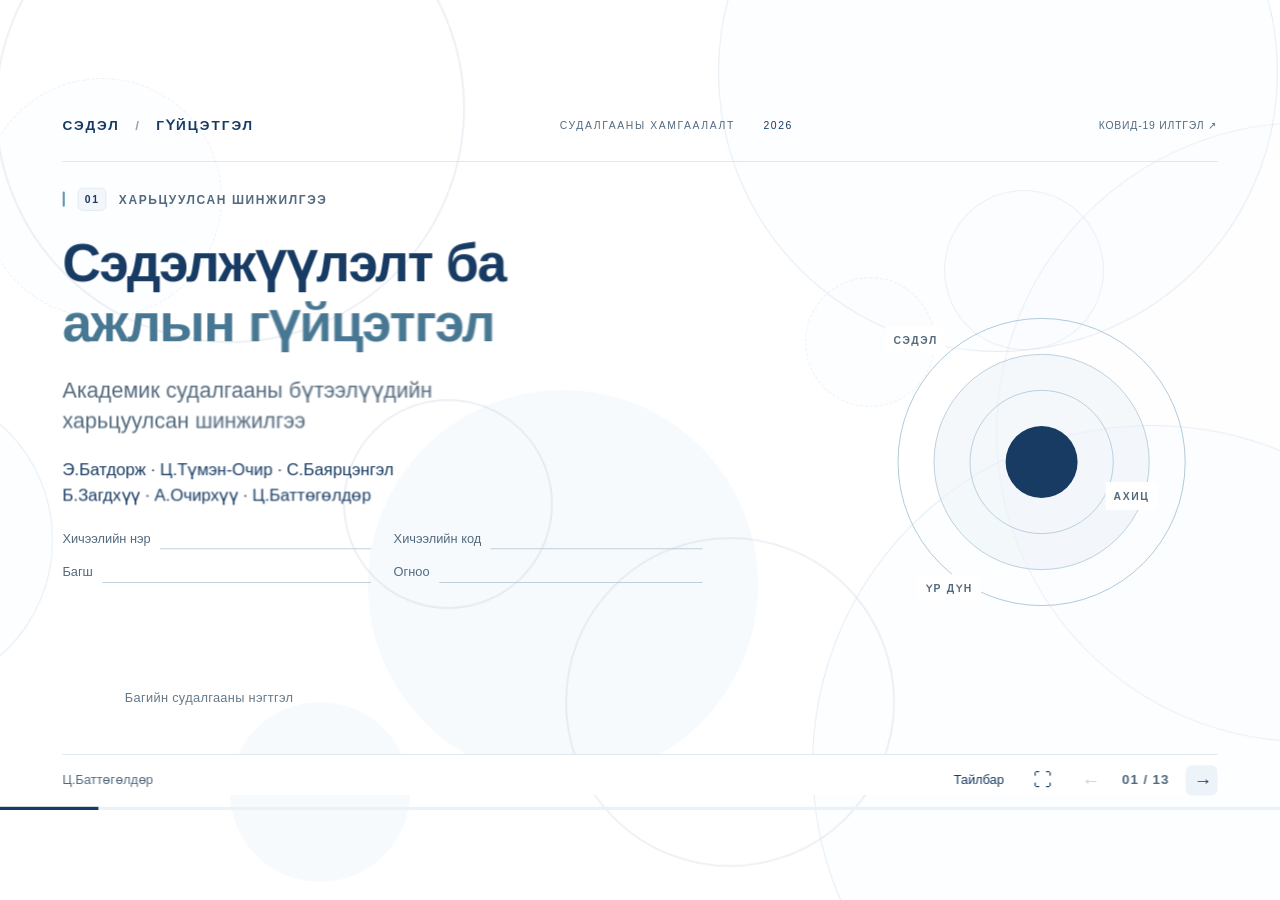
==== commit bf7abf6b: "Update files" ====
--- a/index.html
+++ b/index.html
@@ -1 +1 @@
-<!doctype html><html lang="mn"><head><meta charset="utf-8"><meta name="viewport" content="width=device-width,initial-scale=1"><title>Сэдэлжүүлэлт ба ажлын гүйцэтгэл</title><meta name="description" content="Академик судалгааны харьцуулсан шинжилгээ — 12 дэлгэцтэй веб танилцуулга"><link rel="stylesheet" href="assets/style.css"></head><body><main id="stage" aria-label="Судалгааны танилцуулга"><header><a href="#1" class="brand" aria-label="Нүүр слайд">СЭДЭЛ <span>/</span> ГҮЙЦЭТГЭЛ</a><span class="header-right">СУДАЛГААНЫ ХАМГААЛАЛТ <i>2026</i></span></header><div id="slides"><section class="slide cover" id="slide-1" aria-label="1. ХАРЬЦУУЛСАН ШИНЖИЛГЭЭ" hidden><div class="eyebrow"><span>01</span> ХАРЬЦУУЛСАН ШИНЖИЛГЭЭ</div><h1>Сэдэлжүүлэлт ба<br><em>ажлын гүйцэтгэл</em></h1><div class="body"><p class="subtitle">Академик судалгааны бүтээлүүдийн<br>харьцуулсан шинжилгээ</p><div class="cover-bottom"><p class="team">Э.Батдорж · Ц.Түмэн-Очир · С.Баярцэнгэл<br>Б.Загдхүү · А.Очирхүү · Ц.Баттөгөлдөр</p><div class="fields"><label>Хичээлийн нэр <input aria-label="Хичээлийн нэр"></label><label>Хичээлийн код <input aria-label="Хичээлийн код"></label><label>Багш <input aria-label="Багш"></label><label>Огноо <input aria-label="Огноо"></label></div></div><div class="cover-art" aria-hidden="true"><i></i><i></i><i></i><i></i><b>СЭДЭЛ</b><b>АХИЦ</b><b>ҮР ДҮН</b></div></div><p class="source">Багийн судалгааны нэгтгэл</p></section><section class="slide " id="slide-2" aria-label="2. АСУУДАЛ БА ЗОРИЛГО" hidden><div class="eyebrow"><span>02</span> АСУУДАЛ БА ЗОРИЛГО</div><h1>Ямар хүчин зүйл,<br><em>ямар нөхцөлд?</em></h1><div class="body"><p class="lead">Сэдэл, сэтгэл ханамж, гүйцэтгэл — ялгаатай ойлголт.</p><div class="flow"><div><span>01</span><strong>Сэдэл</strong></div><div><span>02</span><strong>Хүчин чармайлт</strong></div><div><span>03</span><strong>Зан үйл</strong></div><div><span>04</span><strong>Үр дүн</strong></div></div><div class="split-note"><p>Зорилго: сэдэл, сэтгэл ханамж, ажлын агуулга, нөхцөлийн гүйцэтгэлтэй холбогдох нотолгоог харьцуулах.</p><p><strong>Сэтгэл ханамж</strong><br>Ажилдаа өгч буй ерөнхий үнэлгээ.</p></div></div><p class="source">Judge нар, 2001; эх баримтын удиртгал</p></section><section class="slide " id="slide-3" aria-label="3. СУДАЛГААНЫ АРГА" hidden><div class="eyebrow"><span>03</span> СУДАЛГААНЫ АРГА</div><h1>Нотолгоог <em>ялгаж унших</em></h1><div class="body"><p class="lead">7 үндсэн бүтээл · Herzberg-ийн онолын суурь</p><div class="methods"><div><b>01</b><strong>Чанарын ярилцлага</strong><span>Өнгөрсөн туршлагыг тайлбарлана</span></div><div><b>02</b><strong>Мета-анализ</strong><span>Олон судалгааны холбоог нэгтгэнэ</span></div><div><b>03</b><strong>Онолын тойм</strong><span>Механизм, нөхцөлийг нэгтгэнэ</span></div><div><b>04</b><strong>Өдрийн тэмдэглэл</strong><span>Өдөр тутмын өөрчлөлтийг ажиглана</span></div><div><b>05</b><strong>Санамсаргүй талбарын туршилт</strong><span>Өөрчлөлтийн нөлөөг харьцуулна</span></div></div><p class="caution">Корреляци ≠ стандартчилсан нөлөө ≠ бүтээмжийн хувь</p></div><p class="source">Эх баримтын арга зүй ба дизайны харьцуулалт</p></section><section class="slide " id="slide-4" aria-label="4. HERZBERG / JUDGE" hidden><div class="eyebrow"><span>04</span> HERZBERG / JUDGE</div><h1>Нөхцөл ба <em>сэтгэл ханамж</em></h1><div class="body"><div class="comparison"><div><h3>Herzberg</h3><p class="big-phrase">Сайн нөхцөл бол<br>шаардлагатай суурь.</p><p>Муу нөхцөл → сэтгэл дундуур байдал.<br>Сайжруулалт дангаараа өндөр дотоод сэдэл үүсгэхгүй.</p><p class="caution">Эргэн санах ярилцлага; шалтгаан тогтоогоогүй.</p></div><div><h3>Judge нар</h3><div class="stat">ρ ≈ .30</div><p>254 судалгаа · 312 түүвэр<br>54,417 оролцогч</p><p class="caution">30%-ийн өсөлт биш.<br>Холбоо нь шалтгааны баталгаа биш.</p></div></div></div><p class="source">Herzberg нар, 1959 / 1984; Judge нар, 2001</p></section><section class="slide " id="slide-5" aria-label="5. LOCKE БА LATHAM" hidden><div class="eyebrow"><span>05</span> LOCKE БА LATHAM</div><h1>“Чадлаараа хий”-гээс<br><em>тодорхой зорилго руу</em></h1><div class="body"><p class="lead">Тодорхой, сорилттой зорилго илүү үр дүнтэй.</p><div class="flow"><div><span>01</span><strong>Анхаарал</strong></div><div><span>02</span><strong>Хүчин чармайлт</strong></div><div><span>03</span><strong>Тууштай байдал</strong></div><div><span>04</span><strong>Стратеги</strong></div></div><div class="conditions"><small>ҮЙЛЧЛЭХ НӨХЦӨЛ</small><p>Чадвар · Зорилгын хүлээн зөвшөөрөл · Эргэх холбоо · Төвөгшил</p></div></div><p class="source">Locke ба Latham, 2002</p></section><section class="slide " id="slide-6" aria-label="6. GAGNÉ БА DECI" hidden><div class="eyebrow"><span>06</span> GAGNÉ БА DECI</div><h1>Сэдлийн хүчнээс гадна<br><em>чанар нь чухал</em></h1><div class="body"><div class="spectrum"><div><small>ХЯНАЛТТАЙ СЭДЭЛ</small><h3>“Хийх ёстой”</h3><p>Шахалт · Гадаад хяналт</p></div><div><small>БИЕ ДААСАН СЭДЭЛ</small><h3>“Үнэ цэнийг нь ойлгосон”</h3><p>Дотоод сонирхол · Өөрийн болгосон зорилго</p></div></div><div class="needs"><span>Бие даасан байдал</span><span>Чадвар</span><span>Харилцаа</span></div><p class="caution">Онолын тойм: бүх ажилд хэрэглэх нэг тоон нөлөө тогтоогоогүй.</p></div><p class="source">Gagné ба Deci, 2005</p></section><section class="slide " id="slide-7" aria-label="7. AMABILE БА KRAMER" hidden><div class="eyebrow"><span>07</span> AMABILE БА KRAMER</div><h1>Өдөр тутмын <em>жижиг ахиц</em></h1><div class="body"><div class="inline-stats"><p><b>7</b> компани</p><p><b>238</b> ажилтан</p><p><b>≈12,000</b> тэмдэглэл</p></div><div class="progress-steps"><div>Тодорхой зорилго</div><div>Нөөц, дэмжлэг</div><div>Бодит ахиц</div><div>Эерэг дотоод туршлага</div></div><p class="lead">Утга учиртай ажлын ахицтай өдөр<br>эерэг мэдрэмж, ажлын үнэлгээ, дотоод сэдэл сайжрах хандлагатай.</p><p class="caution">Өөрийн тайлан · Ажиглалтын дизайн</p></div><p class="source">Amabile ба Kramer, 2011; Harvard Business School, 2011</p></section><section class="slide " id="slide-8" aria-label="8. BLOOM НАР / CTRIP" hidden><div class="eyebrow"><span>08</span> BLOOM НАР / CTRIP</div><h1>Уян хатан орчны<br><em>үр дүн ба эрсдэл</em></h1><div class="body"><div class="bloom"><div><div class="hero-stat">+13<span>%</span></div><p>Гэрээс ажилласан бүлгийн<br>гүйцэтгэлийн өсөлт</p></div><div class="results"><p><strong>9 сар</strong><span>Санамсаргүй талбарын туршилт</span></p><p><strong>≈½</strong><span>Ажлаас гаралт ойролцоогоор тал болсон</span></p><p><strong>22%</strong><span>Дахин сонголтын дараах гүйцэтгэлийн давуу тал</span></p></div></div><p class="caution">Албан тушаал ахих түвшин буурсан. Нэг компанийн сайн дурын дуудлагын төвийн ажилтнууд.</p></div><p class="source">Bloom нар, 2015, х. 165–171, 188–190</p></section><section class="slide " id="slide-9" aria-label="9. GRANT" hidden><div class="eyebrow"><span>09</span> GRANT</div><h1>Ажил хэнд <em>ашиг хүргэдэг вэ?</em></h1><div class="body"><p class="lead">Дуудлагын ажилтан, аврагчдыг хамарсан 3 талбарын туршилт</p><div class="grant-stats"><div><small>ДОЛОО ХОНОГИЙН АМЛАЛТ</small><b>9.08 → <em>23.00</em></b></div><div><small>ХАНДИВЫН ДУНДАЖ / АМ.ДОЛЛАР</small><b>1,288.33 → <em>3,130.83</em></b></div></div><p class="effect">Гуравдугаар туршилт: <strong>d = .72</strong></p><div class="flow"><div><span>01</span><strong>Үр шим хүртэгчийн түүх</strong></div><div><span>02</span><strong>Ажлын ач холбогдол</strong></div><div><span>03</span><strong>Хүчин чармайлт</strong></div><div><span>04</span><strong>Гүйцэтгэл</strong></div></div><p class="caution">Нөлөө хүн бүрт адил биш; урт хугацааны тогтвортой байдал тодорхойгүй.</p></div><p class="source">Grant, 2008, х. 113–119</p></section><section class="slide " id="slide-10" aria-label="10. НОТОЛГООНЫ НЭГТГЭЛ" hidden><div class="eyebrow"><span>10</span> НОТОЛГООНЫ НЭГТГЭЛ</div><h1>Таван хэсэг.<br><em>Нэг систем.</em></h1><div class="body"><div class="system"><div><b>01</b><strong>Суурь нөхцөл</strong><span>Бодлого · хэрэгсэл · шударга орчин</span></div><div><b>02</b><strong>Зорилго</strong><span>Тодорхой · сорилттой · чадварт нийцсэн</span></div><div><b>03</b><strong>Сэдлийн чанар</strong><span>Сонголт · утга учир · хүлээн зөвшөөрөл</span></div><div><b>04</b><strong>Ахиц ба эргэх холбоо</strong><span>Өдөр тутмын жижиг ялалт</span></div><div><b>05</b><strong>Үр дүнгийн утга</strong><span>Бусдад хүрэх бодит ашиг</span></div></div><p class="system-caption">Харилцан дэмжих холбоосууд → тогтвортой гүйцэтгэл</p></div><p class="source">Эх баримтын нэгдсэн дүгнэлт; багийн боловсруулалт</p></section><section class="slide " id="slide-11" aria-label="11. БАЙГУУЛЛАГАД ХЭРЭГЖҮҮЛЭХ НЬ" hidden><div class="eyebrow"><span>11</span> БАЙГУУЛЛАГАД ХЭРЭГЖҮҮЛЭХ НЬ</div><h1>Үйлчилгээний багт<br><em>хэрхэн хэрэглэх вэ?</em></h1><div class="body"><div class="practice"><div><b>01</b><strong>Саадыг хэмж</strong><span>Хариу өгөх хугацаа</span></div><div><b>02</b><strong>Зорилго тохир</strong><span>Чадварт нийцүүл</span></div><div><b>03</b><strong>Боломж өг</strong><span>Сургалт · хэрэгсэл · сонголт</span></div><div><b>04</b><strong>Ахиц хэлэлц</strong><span>Долоо хоног бүр · хэрэглэгчийн эргэх холбоо</span></div><div><b>05</b><strong>Хамт хяна</strong><span>Бүтээмж · чанар · ачаалал · сэтгэл ханамж · суралцах · тогтвор суурьшил</span></div></div><p class="caution">Судалгаанд тулгуурласан хэрэглээний санал; бүхэлд нь туршсан бэлэн загвар биш.</p></div><p class="source">Эх баримтын хэрэглээний жишээ; багийн санал</p></section><section class="slide " id="slide-12" aria-label="12. ЕРӨНХИЙ ДҮГНЭЛТ" hidden><div class="eyebrow"><span>12</span> ЕРӨНХИЙ ДҮГНЭЛТ</div><h1>Өндөр гүйцэтгэл ≠<br><em>зөвхөн урамшуулал</em></h1><div class="body"><p class="closing">Суурь нөхцөл, тодорхой зорилго, бие даасан сэдэл,<br>бодит ахиц, ажлын утга учрыг уялдуулна.</p><div class="takeaways"><p>Корреляци ≠ шалтгаан</p><p>Нэг арга хүн бүрт ижил үйлчлэхгүй</p><p>Үр дүнг олон хэмжүүрээр үнэлнэ</p></div><p class="thanks">Анхаарал тавьсанд баярлалаа. <strong>Асуулт байна уу?</strong></p></div><p class="source">Эх баримтын ерөнхий дүгнэлт</p></section><section class="slide references-slide" id="slide-13" aria-label="13. ЭХ СУРВАЛЖ"><div class="eyebrow"><span>13</span> АШИГЛАСАН БҮТЭЭЛ</div><h1>Эх <em>сурвалж</em></h1><div class="body"><ol class="references"><li>Herzberg, F., Mausner, B., &amp; Snyderman, B. B. (1959). <i>The motivation to work</i> (2nd ed.). Wiley. <a href="https://find.library.upenn.edu/catalog/9931926443503681" target="_blank" rel="noopener noreferrer">Номын бүртгэл ↗</a></li><li>Judge, T. A., Thoresen, C. J., Bono, J. E., &amp; Patton, G. K. (2001). The job satisfaction–job performance relationship: A qualitative and quantitative review. <i>Psychological Bulletin, 127</i>(3), 376–407. <a href="https://doi.org/10.1037/0033-2909.127.3.376" target="_blank" rel="noopener noreferrer">doi:10.1037/0033-2909.127.3.376 ↗</a></li><li>Locke, E. A., &amp; Latham, G. P. (2002). Building a practically useful theory of goal setting and task motivation. <i>American Psychologist, 57</i>(9), 705–717. <a href="https://doi.org/10.1037/0003-066X.57.9.705" target="_blank" rel="noopener noreferrer">doi:10.1037/0003-066X.57.9.705 ↗</a></li><li>Gagné, M., &amp; Deci, E. L. (2005). Self-determination theory and work motivation. <i>Journal of Organizational Behavior, 26</i>, 331–362. <a href="https://doi.org/10.1002/job.322" target="_blank" rel="noopener noreferrer">doi:10.1002/job.322 ↗</a></li><li>Amabile, T. M., &amp; Kramer, S. J. (2011). The Power of Small Wins. <i>Harvard Business Review</i>. <a href="https://hbr.org/2011/05/the-power-of-small-wins" target="_blank" rel="noopener noreferrer">HBR нийтлэл ↗</a></li><li>Bloom, N., Liang, J., Roberts, J., &amp; Ying, Z. J. (2015). Does working from home work? Evidence from a Chinese experiment. <i>The Quarterly Journal of Economics, 130</i>(1), 165–218. <a href="https://doi.org/10.1093/qje/qju032" target="_blank" rel="noopener noreferrer">doi:10.1093/qje/qju032 ↗</a></li><li>Grant, A. M. (2008). The significance of task significance: Job performance effects, relational mechanisms, and boundary conditions. <i>Journal of Applied Psychology, 93</i>(1), 108–124. <a href="https://doi.org/10.1037/0021-9010.93.1.108" target="_blank" rel="noopener noreferrer">doi:10.1037/0021-9010.93.1.108 ↗</a></li></ol></div><p class="source">Бүтээлийн холбоос дээр дарж эхийг үзнэ үү.</p></section></div><footer><span id="speaker"></span><div class="controls"><button id="notes-button" aria-label="Илтгэгчийн тайлбар" title="Илтгэгчийн тайлбар (N)">Тайлбар</button><button id="fullscreen" aria-label="Бүтэн дэлгэц" title="Бүтэн дэлгэц (F)">⛶</button><button id="prev" aria-label="Өмнөх слайд">←</button><span id="counter" aria-live="polite"></span><button id="next" aria-label="Дараах слайд">→</button></div></footer><div class="progress" aria-hidden="true"><div id="progress-fill"></div></div><dialog id="notes"><button id="close-notes" aria-label="Тайлбар хаах">×</button><p class="eyebrow">ИЛТГЭГЧИЙН ТАЙЛБАР</p><h2 id="notes-title"></h2><p id="notes-text"></p><p id="notes-time"></p></dialog></main><script src="assets/app.js"></script></body></html>+<!doctype html><html lang="mn"><head><meta charset="utf-8"><meta name="viewport" content="width=device-width,initial-scale=1"><title>Сэдэлжүүлэлт ба ажлын гүйцэтгэл</title><meta name="description" content="Академик судалгааны харьцуулсан шинжилгээ — 12 дэлгэцтэй веб танилцуулга"><link rel="stylesheet" href="assets/style.css"></head><body><main id="stage" aria-label="Судалгааны танилцуулга"><header><a href="#1" class="brand" aria-label="Нүүр слайд">СЭДЭЛ <span>/</span> ГҮЙЦЭТГЭЛ</a><span class="header-right">СУДАЛГААНЫ ХАМГААЛАЛТ <i>2026</i></span><a href="covid19/index.html" aria-label="Open COVID-19 presentation" style="font-size:13px;letter-spacing:1px;color:#536a7e;text-decoration:none">КОВИД-19 ИЛТГЭЛ ↗</a></header><div id="slides"><section class="slide cover" id="slide-1" aria-label="1. ХАРЬЦУУЛСАН ШИНЖИЛГЭЭ" hidden><div class="eyebrow"><span>01</span> ХАРЬЦУУЛСАН ШИНЖИЛГЭЭ</div><h1>Сэдэлжүүлэлт ба<br><em>ажлын гүйцэтгэл</em></h1><div class="body"><p class="subtitle">Академик судалгааны бүтээлүүдийн<br>харьцуулсан шинжилгээ</p><div class="cover-bottom"><p class="team">Э.Батдорж · Ц.Түмэн-Очир · С.Баярцэнгэл<br>Б.Загдхүү · А.Очирхүү · Ц.Баттөгөлдөр</p><div class="fields"><label>Хичээлийн нэр <input aria-label="Хичээлийн нэр"></label><label>Хичээлийн код <input aria-label="Хичээлийн код"></label><label>Багш <input aria-label="Багш"></label><label>Огноо <input aria-label="Огноо"></label></div></div><div class="cover-art" aria-hidden="true"><i></i><i></i><i></i><i></i><b>СЭДЭЛ</b><b>АХИЦ</b><b>ҮР ДҮН</b></div></div><p class="source">Багийн судалгааны нэгтгэл</p></section><section class="slide " id="slide-2" aria-label="2. АСУУДАЛ БА ЗОРИЛГО" hidden><div class="eyebrow"><span>02</span> АСУУДАЛ БА ЗОРИЛГО</div><h1>Ямар хүчин зүйл,<br><em>ямар нөхцөлд?</em></h1><div class="body"><p class="lead">Сэдэл, сэтгэл ханамж, гүйцэтгэл — ялгаатай ойлголт.</p><div class="flow"><div><span>01</span><strong>Сэдэл</strong></div><div><span>02</span><strong>Хүчин чармайлт</strong></div><div><span>03</span><strong>Зан үйл</strong></div><div><span>04</span><strong>Үр дүн</strong></div></div><div class="split-note"><p>Зорилго: сэдэл, сэтгэл ханамж, ажлын агуулга, нөхцөлийн гүйцэтгэлтэй холбогдох нотолгоог харьцуулах.</p><p><strong>Сэтгэл ханамж</strong><br>Ажилдаа өгч буй ерөнхий үнэлгээ.</p></div></div><p class="source">Judge нар, 2001; эх баримтын удиртгал</p></section><section class="slide " id="slide-3" aria-label="3. СУДАЛГААНЫ АРГА" hidden><div class="eyebrow"><span>03</span> СУДАЛГААНЫ АРГА</div><h1>Нотолгоог <em>ялгаж унших</em></h1><div class="body"><p class="lead">7 үндсэн бүтээл · Herzberg-ийн онолын суурь</p><div class="methods"><div><b>01</b><strong>Чанарын ярилцлага</strong><span>Өнгөрсөн туршлагыг тайлбарлана</span></div><div><b>02</b><strong>Мета-анализ</strong><span>Олон судалгааны холбоог нэгтгэнэ</span></div><div><b>03</b><strong>Онолын тойм</strong><span>Механизм, нөхцөлийг нэгтгэнэ</span></div><div><b>04</b><strong>Өдрийн тэмдэглэл</strong><span>Өдөр тутмын өөрчлөлтийг ажиглана</span></div><div><b>05</b><strong>Санамсаргүй талбарын туршилт</strong><span>Өөрчлөлтийн нөлөөг харьцуулна</span></div></div><p class="caution">Корреляци ≠ стандартчилсан нөлөө ≠ бүтээмжийн хувь</p></div><p class="source">Эх баримтын арга зүй ба дизайны харьцуулалт</p></section><section class="slide " id="slide-4" aria-label="4. HERZBERG / JUDGE" hidden><div class="eyebrow"><span>04</span> HERZBERG / JUDGE</div><h1>Нөхцөл ба <em>сэтгэл ханамж</em></h1><div class="body"><div class="comparison"><div><h3>Herzberg</h3><p class="big-phrase">Сайн нөхцөл бол<br>шаардлагатай суурь.</p><p>Муу нөхцөл → сэтгэл дундуур байдал.<br>Сайжруулалт дангаараа өндөр дотоод сэдэл үүсгэхгүй.</p><p class="caution">Эргэн санах ярилцлага; шалтгаан тогтоогоогүй.</p></div><div><h3>Judge нар</h3><div class="stat">ρ ≈ .30</div><p>254 судалгаа · 312 түүвэр<br>54,417 оролцогч</p><p class="caution">30%-ийн өсөлт биш.<br>Холбоо нь шалтгааны баталгаа биш.</p></div></div></div><p class="source">Herzberg нар, 1959 / 1984; Judge нар, 2001</p></section><section class="slide " id="slide-5" aria-label="5. LOCKE БА LATHAM" hidden><div class="eyebrow"><span>05</span> LOCKE БА LATHAM</div><h1>“Чадлаараа хий”-гээс<br><em>тодорхой зорилго руу</em></h1><div class="body"><p class="lead">Тодорхой, сорилттой зорилго илүү үр дүнтэй.</p><div class="flow"><div><span>01</span><strong>Анхаарал</strong></div><div><span>02</span><strong>Хүчин чармайлт</strong></div><div><span>03</span><strong>Тууштай байдал</strong></div><div><span>04</span><strong>Стратеги</strong></div></div><div class="conditions"><small>ҮЙЛЧЛЭХ НӨХЦӨЛ</small><p>Чадвар · Зорилгын хүлээн зөвшөөрөл · Эргэх холбоо · Төвөгшил</p></div></div><p class="source">Locke ба Latham, 2002</p></section><section class="slide " id="slide-6" aria-label="6. GAGNÉ БА DECI" hidden><div class="eyebrow"><span>06</span> GAGNÉ БА DECI</div><h1>Сэдлийн хүчнээс гадна<br><em>чанар нь чухал</em></h1><div class="body"><div class="spectrum"><div><small>ХЯНАЛТТАЙ СЭДЭЛ</small><h3>“Хийх ёстой”</h3><p>Шахалт · Гадаад хяналт</p></div><div><small>БИЕ ДААСАН СЭДЭЛ</small><h3>“Үнэ цэнийг нь ойлгосон”</h3><p>Дотоод сонирхол · Өөрийн болгосон зорилго</p></div></div><div class="needs"><span>Бие даасан байдал</span><span>Чадвар</span><span>Харилцаа</span></div><p class="caution">Онолын тойм: бүх ажилд хэрэглэх нэг тоон нөлөө тогтоогоогүй.</p></div><p class="source">Gagné ба Deci, 2005</p></section><section class="slide " id="slide-7" aria-label="7. AMABILE БА KRAMER" hidden><div class="eyebrow"><span>07</span> AMABILE БА KRAMER</div><h1>Өдөр тутмын <em>жижиг ахиц</em></h1><div class="body"><div class="inline-stats"><p><b>7</b> компани</p><p><b>238</b> ажилтан</p><p><b>≈12,000</b> тэмдэглэл</p></div><div class="progress-steps"><div>Тодорхой зорилго</div><div>Нөөц, дэмжлэг</div><div>Бодит ахиц</div><div>Эерэг дотоод туршлага</div></div><p class="lead">Утга учиртай ажлын ахицтай өдөр<br>эерэг мэдрэмж, ажлын үнэлгээ, дотоод сэдэл сайжрах хандлагатай.</p><p class="caution">Өөрийн тайлан · Ажиглалтын дизайн</p></div><p class="source">Amabile ба Kramer, 2011; Harvard Business School, 2011</p></section><section class="slide " id="slide-8" aria-label="8. BLOOM НАР / CTRIP" hidden><div class="eyebrow"><span>08</span> BLOOM НАР / CTRIP</div><h1>Уян хатан орчны<br><em>үр дүн ба эрсдэл</em></h1><div class="body"><div class="bloom"><div><div class="hero-stat">+13<span>%</span></div><p>Гэрээс ажилласан бүлгийн<br>гүйцэтгэлийн өсөлт</p></div><div class="results"><p><strong>9 сар</strong><span>Санамсаргүй талбарын туршилт</span></p><p><strong>≈½</strong><span>Ажлаас гаралт ойролцоогоор тал болсон</span></p><p><strong>22%</strong><span>Дахин сонголтын дараах гүйцэтгэлийн давуу тал</span></p></div></div><p class="caution">Албан тушаал ахих түвшин буурсан. Нэг компанийн сайн дурын дуудлагын төвийн ажилтнууд.</p></div><p class="source">Bloom нар, 2015, х. 165–171, 188–190</p></section><section class="slide " id="slide-9" aria-label="9. GRANT" hidden><div class="eyebrow"><span>09</span> GRANT</div><h1>Ажил хэнд <em>ашиг хүргэдэг вэ?</em></h1><div class="body"><p class="lead">Дуудлагын ажилтан, аврагчдыг хамарсан 3 талбарын туршилт</p><div class="grant-stats"><div><small>ДОЛОО ХОНОГИЙН АМЛАЛТ</small><b>9.08 → <em>23.00</em></b></div><div><small>ХАНДИВЫН ДУНДАЖ / АМ.ДОЛЛАР</small><b>1,288.33 → <em>3,130.83</em></b></div></div><p class="effect">Гуравдугаар туршилт: <strong>d = .72</strong></p><div class="flow"><div><span>01</span><strong>Үр шим хүртэгчийн түүх</strong></div><div><span>02</span><strong>Ажлын ач холбогдол</strong></div><div><span>03</span><strong>Хүчин чармайлт</strong></div><div><span>04</span><strong>Гүйцэтгэл</strong></div></div><p class="caution">Нөлөө хүн бүрт адил биш; урт хугацааны тогтвортой байдал тодорхойгүй.</p></div><p class="source">Grant, 2008, х. 113–119</p></section><section class="slide " id="slide-10" aria-label="10. НОТОЛГООНЫ НЭГТГЭЛ" hidden><div class="eyebrow"><span>10</span> НОТОЛГООНЫ НЭГТГЭЛ</div><h1>Таван хэсэг.<br><em>Нэг систем.</em></h1><div class="body"><div class="system"><div><b>01</b><strong>Суурь нөхцөл</strong><span>Бодлого · хэрэгсэл · шударга орчин</span></div><div><b>02</b><strong>Зорилго</strong><span>Тодорхой · сорилттой · чадварт нийцсэн</span></div><div><b>03</b><strong>Сэдлийн чанар</strong><span>Сонголт · утга учир · хүлээн зөвшөөрөл</span></div><div><b>04</b><strong>Ахиц ба эргэх холбоо</strong><span>Өдөр тутмын жижиг ялалт</span></div><div><b>05</b><strong>Үр дүнгийн утга</strong><span>Бусдад хүрэх бодит ашиг</span></div></div><p class="system-caption">Харилцан дэмжих холбоосууд → тогтвортой гүйцэтгэл</p></div><p class="source">Эх баримтын нэгдсэн дүгнэлт; багийн боловсруулалт</p></section><section class="slide " id="slide-11" aria-label="11. БАЙГУУЛЛАГАД ХЭРЭГЖҮҮЛЭХ НЬ" hidden><div class="eyebrow"><span>11</span> БАЙГУУЛЛАГАД ХЭРЭГЖҮҮЛЭХ НЬ</div><h1>Үйлчилгээний багт<br><em>хэрхэн хэрэглэх вэ?</em></h1><div class="body"><div class="practice"><div><b>01</b><strong>Саадыг хэмж</strong><span>Хариу өгөх хугацаа</span></div><div><b>02</b><strong>Зорилго тохир</strong><span>Чадварт нийцүүл</span></div><div><b>03</b><strong>Боломж өг</strong><span>Сургалт · хэрэгсэл · сонголт</span></div><div><b>04</b><strong>Ахиц хэлэлц</strong><span>Долоо хоног бүр · хэрэглэгчийн эргэх холбоо</span></div><div><b>05</b><strong>Хамт хяна</strong><span>Бүтээмж · чанар · ачаалал · сэтгэл ханамж · суралцах · тогтвор суурьшил</span></div></div><p class="caution">Судалгаанд тулгуурласан хэрэглээний санал; бүхэлд нь туршсан бэлэн загвар биш.</p></div><p class="source">Эх баримтын хэрэглээний жишээ; багийн санал</p></section><section class="slide " id="slide-12" aria-label="12. ЕРӨНХИЙ ДҮГНЭЛТ" hidden><div class="eyebrow"><span>12</span> ЕРӨНХИЙ ДҮГНЭЛТ</div><h1>Өндөр гүйцэтгэл ≠<br><em>зөвхөн урамшуулал</em></h1><div class="body"><p class="closing">Суурь нөхцөл, тодорхой зорилго, бие даасан сэдэл,<br>бодит ахиц, ажлын утга учрыг уялдуулна.</p><div class="takeaways"><p>Корреляци ≠ шалтгаан</p><p>Нэг арга хүн бүрт ижил үйлчлэхгүй</p><p>Үр дүнг олон хэмжүүрээр үнэлнэ</p></div><p class="thanks">Анхаарал тавьсанд баярлалаа. <strong>Асуулт байна уу?</strong></p></div><p class="source">Эх баримтын ерөнхий дүгнэлт</p></section><section class="slide references-slide" id="slide-13" aria-label="13. ЭХ СУРВАЛЖ"><div class="eyebrow"><span>13</span> АШИГЛАСАН БҮТЭЭЛ</div><h1>Эх <em>сурвалж</em></h1><div class="body"><ol class="references"><li>Herzberg, F., Mausner, B., &amp; Snyderman, B. B. (1959). <i>The motivation to work</i> (2nd ed.). Wiley. <a href="https://find.library.upenn.edu/catalog/9931926443503681" target="_blank" rel="noopener noreferrer">Номын бүртгэл ↗</a></li><li>Judge, T. A., Thoresen, C. J., Bono, J. E., &amp; Patton, G. K. (2001). The job satisfaction–job performance relationship: A qualitative and quantitative review. <i>Psychological Bulletin, 127</i>(3), 376–407. <a href="https://doi.org/10.1037/0033-2909.127.3.376" target="_blank" rel="noopener noreferrer">doi:10.1037/0033-2909.127.3.376 ↗</a></li><li>Locke, E. A., &amp; Latham, G. P. (2002). Building a practically useful theory of goal setting and task motivation. <i>American Psychologist, 57</i>(9), 705–717. <a href="https://doi.org/10.1037/0003-066X.57.9.705" target="_blank" rel="noopener noreferrer">doi:10.1037/0003-066X.57.9.705 ↗</a></li><li>Gagné, M., &amp; Deci, E. L. (2005). Self-determination theory and work motivation. <i>Journal of Organizational Behavior, 26</i>, 331–362. <a href="https://doi.org/10.1002/job.322" target="_blank" rel="noopener noreferrer">doi:10.1002/job.322 ↗</a></li><li>Amabile, T. M., &amp; Kramer, S. J. (2011). The Power of Small Wins. <i>Harvard Business Review</i>. <a href="https://hbr.org/2011/05/the-power-of-small-wins" target="_blank" rel="noopener noreferrer">HBR нийтлэл ↗</a></li><li>Bloom, N., Liang, J., Roberts, J., &amp; Ying, Z. J. (2015). Does working from home work? Evidence from a Chinese experiment. <i>The Quarterly Journal of Economics, 130</i>(1), 165–218. <a href="https://doi.org/10.1093/qje/qju032" target="_blank" rel="noopener noreferrer">doi:10.1093/qje/qju032 ↗</a></li><li>Grant, A. M. (2008). The significance of task significance: Job performance effects, relational mechanisms, and boundary conditions. <i>Journal of Applied Psychology, 93</i>(1), 108–124. <a href="https://doi.org/10.1037/0021-9010.93.1.108" target="_blank" rel="noopener noreferrer">doi:10.1037/0021-9010.93.1.108 ↗</a></li></ol></div><p class="source">Бүтээлийн холбоос дээр дарж эхийг үзнэ үү.</p></section></div><footer><span id="speaker"></span><div class="controls"><button id="notes-button" aria-label="Илтгэгчийн тайлбар" title="Илтгэгчийн тайлбар (N)">Тайлбар</button><button id="fullscreen" aria-label="Бүтэн дэлгэц" title="Бүтэн дэлгэц (F)">⛶</button><button id="prev" aria-label="Өмнөх слайд">←</button><span id="counter" aria-live="polite"></span><button id="next" aria-label="Дараах слайд">→</button></div></footer><div class="progress" aria-hidden="true"><div id="progress-fill"></div></div><dialog id="notes"><button id="close-notes" aria-label="Тайлбар хаах">×</button><p class="eyebrow">ИЛТГЭГЧИЙН ТАЙЛБАР</p><h2 id="notes-title"></h2><p id="notes-text"></p><p id="notes-time"></p></dialog></main><script src="assets/app.js"></script></body></html>
--- a/assets/style.css
+++ b/assets/style.css
@@ -197,3 +197,36 @@
 .references-slide .source{margin-top:18px}
 @media screen and (max-width:900px){.references{grid-template-columns:1fr;gap:12px}.references li{font-size:15px}}
 @media print{.references{grid-template-columns:1fr 1fr}}
+
+/* Fit the primary presentation to the viewport like a slide deck. */
+@media screen{
+  body.presentation-fixed{position:fixed;inset:0;display:block;width:100%;height:100%;overflow:hidden;background:#fff}
+  body.presentation-fixed #stage{position:absolute;inset:auto;left:var(--deck-left,0px);top:var(--deck-top,0px);width:1600px;height:900px;transform:scale(var(--deck-scale,1))!important;transform-origin:top left;overflow:hidden}
+  body.presentation-fixed header{position:relative;max-width:none;height:90px;margin:0 78px;padding:0}
+  body.presentation-fixed #slides{padding:0}
+  body.presentation-fixed .slide,body.presentation-fixed .slide[hidden]{position:absolute;inset:122px 78px 93px;display:none;max-width:none;min-height:0;margin:0;padding:0;overflow:hidden;border-bottom:0;animation:none}
+  body.presentation-fixed .slide.is-visible{display:block}
+  body.presentation-fixed .slide[hidden]{display:none!important}
+  body.presentation-fixed .source{position:absolute;right:78px;bottom:35px;left:78px;margin:0}
+  body.presentation-fixed footer{position:absolute;z-index:10;right:78px;bottom:19px;left:78px;height:51px;margin:0;padding:13px 0 0}
+  body.presentation-fixed .progress{position:absolute;z-index:11;bottom:0}
+}
+@media screen and (max-width:760px){
+  body.presentation-fixed{position:relative;inset:auto;height:auto;min-height:100dvh;overflow:auto}
+  body.presentation-fixed #stage{position:relative;inset:auto;left:auto;top:auto;width:100%;height:100dvh;min-height:620px;transform:none!important}
+  body.presentation-fixed header{position:absolute;top:0;right:0;left:0;height:54px;margin:0;padding:0 5%;gap:8px;background:#fffffff2}
+  body.presentation-fixed .header-right{display:none}
+  body.presentation-fixed .slide,body.presentation-fixed .slide[hidden]{inset:54px 0 64px;min-height:0;padding:22px 7% 50px;overflow-x:hidden;overflow-y:auto}
+  body.presentation-fixed .slide.is-visible{display:block}
+  body.presentation-fixed .cover h1{max-width:100%;margin:18px 0;font-size:clamp(34px,10vw,44px)}
+  body.presentation-fixed .cover-bottom{width:auto;max-width:100%;margin-top:16px}
+  body.presentation-fixed .team{font-size:15px!important;line-height:1.4}
+  body.presentation-fixed .fields{grid-template-columns:1fr;gap:8px;margin-top:12px}
+  body.presentation-fixed .cover-art{display:none}
+  body.presentation-fixed .source{position:static;margin-top:24px}
+  body.presentation-fixed footer{right:0;bottom:4px;left:0;height:54px;padding:0 5%;background:#fffffff2}
+  body.presentation-fixed .team-table{font-size:11px}
+  body.presentation-fixed .team-table th,body.presentation-fixed .team-table td{padding:9px 6px}
+  body.presentation-fixed .references{grid-template-columns:1fr;gap:12px}
+  body.presentation-fixed .references li{font-size:15px}
+}
